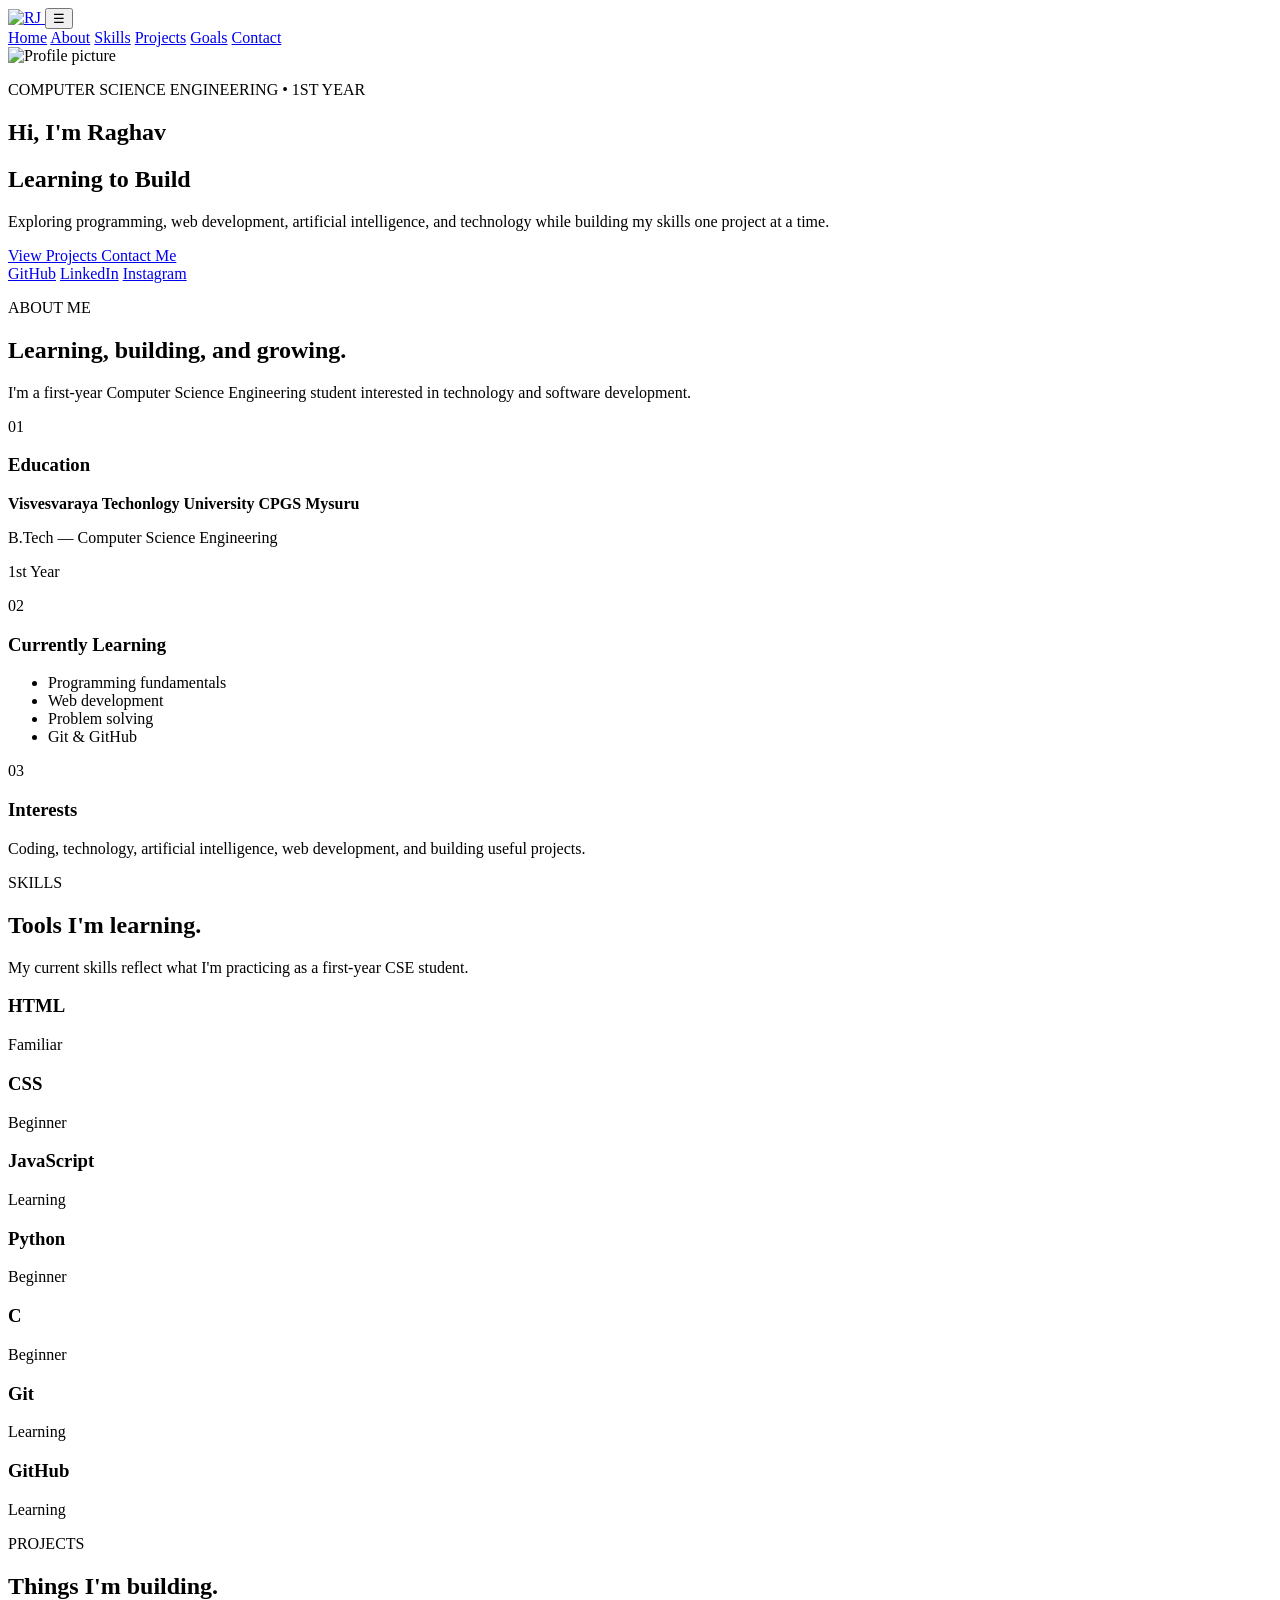
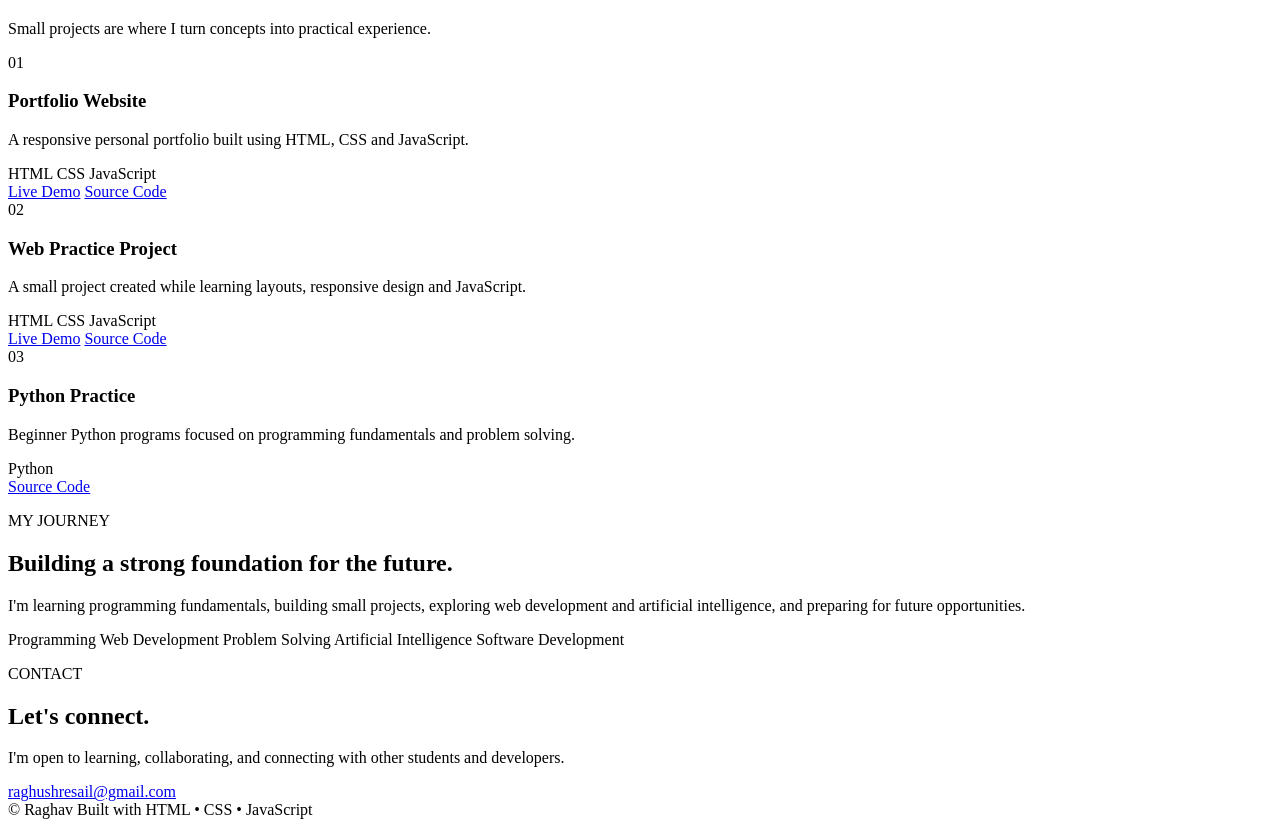
==== index.html @ b30d14e8 "Rename pythonprojects/websiterag/website/index.html to index.html" ====
<!DOCTYPE html>
<html lang="en">
<head>
  <meta charset="UTF-8">
  <meta name="viewport" content="width=device-width, initial-scale=1.0">

  <title>Raghav | Intraction</title>

  <link rel="preconnect" href="https://fonts.googleapis.com">
  <link rel="preconnect" href="https://fonts.gstatic.com" crossorigin>
  <link href="https://fonts.googleapis.com/css2?family=Inter:wght@400;500;600;700&family=Poppins:wght@500;600;700;800&display=swap" rel="stylesheet">

  <link rel="stylesheet" href="style.css">
</head>

<body>

  <!-- NAVBAR -->
  <header class="navbar" id="navbar">
    <div class="container nav-inner">

      <a href="#home" class="logo">
        <img src="logo/rj - logo.jpeg" alt="RJ">
      </a>

      <button class="menu-toggle" id="menuToggle">
        ☰
      </button>

      <nav class="nav-links" id="navLinks">
        <a href="#home">Home</a>
        <a href="#about">About</a>
        <a href="#skills">Skills</a>
        <a href="#projects">Projects</a>
        <a href="#goals">Goals</a>
        <a href="#contact">Contact</a>
      </nav>

    </div>
  </header>


  <!-- HERO -->
  <section class="hero section" id="home">

    <div class="grid-background"></div>

    <div class="container hero-content reveal">

      <div class="avatar-wrapper">
        <div class="avatar-ring">
          <img
            src="images/rj - profile.jpeg"
            alt="Profile picture"
            class="avatar"
          >
        </div>
      </div>

      <p class="eyebrow">
        COMPUTER SCIENCE ENGINEERING • 1ST YEAR
      </p>

      <h1>
        Hi, I'm
        <span class="gradient-text">Raghav</span>
      </h1>

      <h2 class="hero-role">
        Learning to Build<span class="cursor"></span>
      </h2>

      <p class="hero-description">
        Exploring programming, web development, artificial intelligence,
        and technology while building my skills one project at a time.
      </p>

      <div class="hero-buttons">
        <a href="#projects" class="btn primary-btn">
          View Projects
        </a>

        <a href="#contact" class="btn secondary-btn">
          Contact Me
        </a>
      </div>

      <div class="social-links">
        <a href="#">GitHub</a>
        <a href="https://www.linkedin.com/authwall?trk=bf&trkInfo=AQGQO2xg2eq3ogAAAaDZ100o5S9zPjF23bTAy9vHwkFX7H4eDE7QI_kPTs26tPcHpKGXEWUHt_REmP-teiqjJE1jV-PCf-a5LHREA0McMd7KojZAn0gkU2VzjAamWdY7Ss4bixs=&original_referer=&sessionRedirect=https%3A%2F%2Fwww.linkedin.com%2Fin%2FRaghavjivani99" "target="_blank"">LinkedIn</a>
        <a href="#">Instagram</a>
      </div>

    </div>

  </section>


  <!-- ABOUT -->
  <section class="section" id="about">

    <div class="container">

      <div class="section-heading reveal">

        <p class="section-label">
          ABOUT ME
        </p>

        <h2>
          Learning, building, and
          <span class="gradient-text">growing.</span>
        </h2>

        <p>
          I'm a first-year Computer Science Engineering student
          interested in technology and software development.
        </p>

      </div>


      <div class="cards three-columns">

        <article class="card reveal">

          <span class="number">
            01
          </span>

          <h3>
            Education
          </h3>

          <p>
            <strong>Visvesvaraya Techonlogy University CPGS Mysuru</strong>
          </p>

          <p>
            B.Tech — Computer Science Engineering
          </p> 

          <p class="muted">
            1st Year
          </p>

        </article>


        <article class="card reveal">

          <span class="number">
            02
          </span>

          <h3>
            Currently Learning
          </h3>

          <ul>
            <li>Programming fundamentals</li>
            <li>Web development</li>
            <li>Problem solving</li>
            <li>Git & GitHub</li>
          </ul>

        </article>


        <article class="card reveal">

          <span class="number">
            03
          </span>

          <h3>
            Interests
          </h3>

          <p>
            Coding, technology, artificial intelligence,
            web development, and building useful projects.
          </p>

        </article>

      </div>

    </div>

  </section>


  <!-- SKILLS -->
  <section class="section alternate" id="skills">

    <div class="container">

      <div class="section-heading reveal">

        <p class="section-label">
          SKILLS
        </p>

        <h2>
          Tools I'm
          <span class="gradient-text">learning.</span>
        </h2>

        <p>
          My current skills reflect what I'm practicing
          as a first-year CSE student.
        </p>

      </div>


      <div class="skills-grid">

        <div class="skill card reveal">
          <div>
            <h3>HTML</h3>
            <p>Familiar</p>
          </div>
          <span class="dot"></span>
        </div>

        <div class="skill card reveal">
          <div>
            <h3>CSS</h3>
            <p>Beginner</p>
          </div>
          <span class="dot"></span>
        </div>

        <div class="skill card reveal">
          <div>
            <h3>JavaScript</h3>
            <p>Learning</p>
          </div>
          <span class="dot"></span>
        </div>

        <div class="skill card reveal">
          <div>
            <h3>Python</h3>
            <p>Beginner</p>
          </div>
          <span class="dot"></span>
        </div>

        <div class="skill card reveal">
          <div>
            <h3>C</h3>
            <p>Beginner</p>
          </div>
          <span class="dot"></span>
        </div>

        <div class="skill card reveal">
          <div>
            <h3>Git</h3>
            <p>Learning</p>
          </div>
          <span class="dot"></span>
        </div>

        <div class="skill card reveal">
          <div>
            <h3>GitHub</h3>
            <p>Learning</p>
          </div>
          <span class="dot"></span>
        </div>

      </div>

    </div>

  </section>


  <!-- PROJECTS -->
  <section class="section" id="projects">

    <div class="container">

      <div class="section-heading reveal">

        <p class="section-label">
          PROJECTS
        </p>

        <h2>
          Things I'm
          <span class="gradient-text">building.</span>
        </h2>

        <p>
          Small projects are where I turn concepts
          into practical experience.
        </p>

      </div>


      <div class="cards three-columns">

        <article class="project card reveal">

          <span class="number">
            01
          </span>

          <h3>
            Portfolio Website
          </h3>

          <p>
            A responsive personal portfolio built
            using HTML, CSS and JavaScript.
          </p>

          <div class="tags">
            <span>HTML</span>
            <span>CSS</span>
            <span>JavaScript</span>
          </div>

          <div class="project-links">
            <a href="#">Live Demo</a>
            <a href="#">Source Code</a>
          </div>

        </article>


        <article class="project card reveal">

          <span class="number">
            02
          </span>

          <h3>
            Web Practice Project
          </h3>

          <p>
            A small project created while learning
            layouts, responsive design and JavaScript.
          </p>

          <div class="tags">
            <span>HTML</span>
            <span>CSS</span>
            <span>JavaScript</span>
          </div>

          <div class="project-links">
            <a href="#">Live Demo</a>
            <a href="#">Source Code</a>
          </div>

        </article>


        <article class="project card reveal">

          <span class="number">
            03
          </span>

          <h3>
            Python Practice
          </h3>

          <p>
            Beginner Python programs focused on
            programming fundamentals and problem solving.
          </p>

          <div class="tags">
            <span>Python</span>
          </div>

          <div class="project-links">
            <a href="#">Source Code</a>
          </div>

        </article>

      </div>

    </div>

  </section>


  <!-- GOALS -->
  <section class="section alternate" id="goals">

    <div class="container">

      <div class="goal-box reveal">

        <p class="section-label">
          MY JOURNEY
        </p>

        <h2>
          Building a strong foundation
          for the <span class="gradient-text">future.</span>
        </h2>

        <p>
          I'm learning programming fundamentals,
          building small projects, exploring web
          development and artificial intelligence,
          and preparing for future opportunities.
        </p>


        <div class="goal-tags">

          <span>Programming</span>
          <span>Web Development</span>
          <span>Problem Solving</span>
          <span>Artificial Intelligence</span>
          <span>Software Development</span>

        </div>

      </div>

    </div>

  </section>


  <!-- CONTACT -->
  <section class="section contact" id="contact">

    <div class="container contact-box reveal">

      <p class="section-label">
        CONTACT
      </p>

      <h2>
        Let's
        <span class="gradient-text">connect.</span>
      </h2>

      <p>
        I'm open to learning, collaborating,
        and connecting with other students and developers.
      </p>

      <a
        href="mailto:raghushresail@gmail.com"
        class="btn primary-btn"
      >
        raghushresail@gmail.com
      </a>

    </div>

  </section>


  <!-- FOOTER -->
  <footer>

    <div class="container footer-content">

      <span>
        © <span id="year"></span> Raghav
      </span>

      <span>
        Built with HTML • CSS • JavaScript
      </span>

    </div>

  </footer>


  <script src="script.js"></script>

</body>
</html>
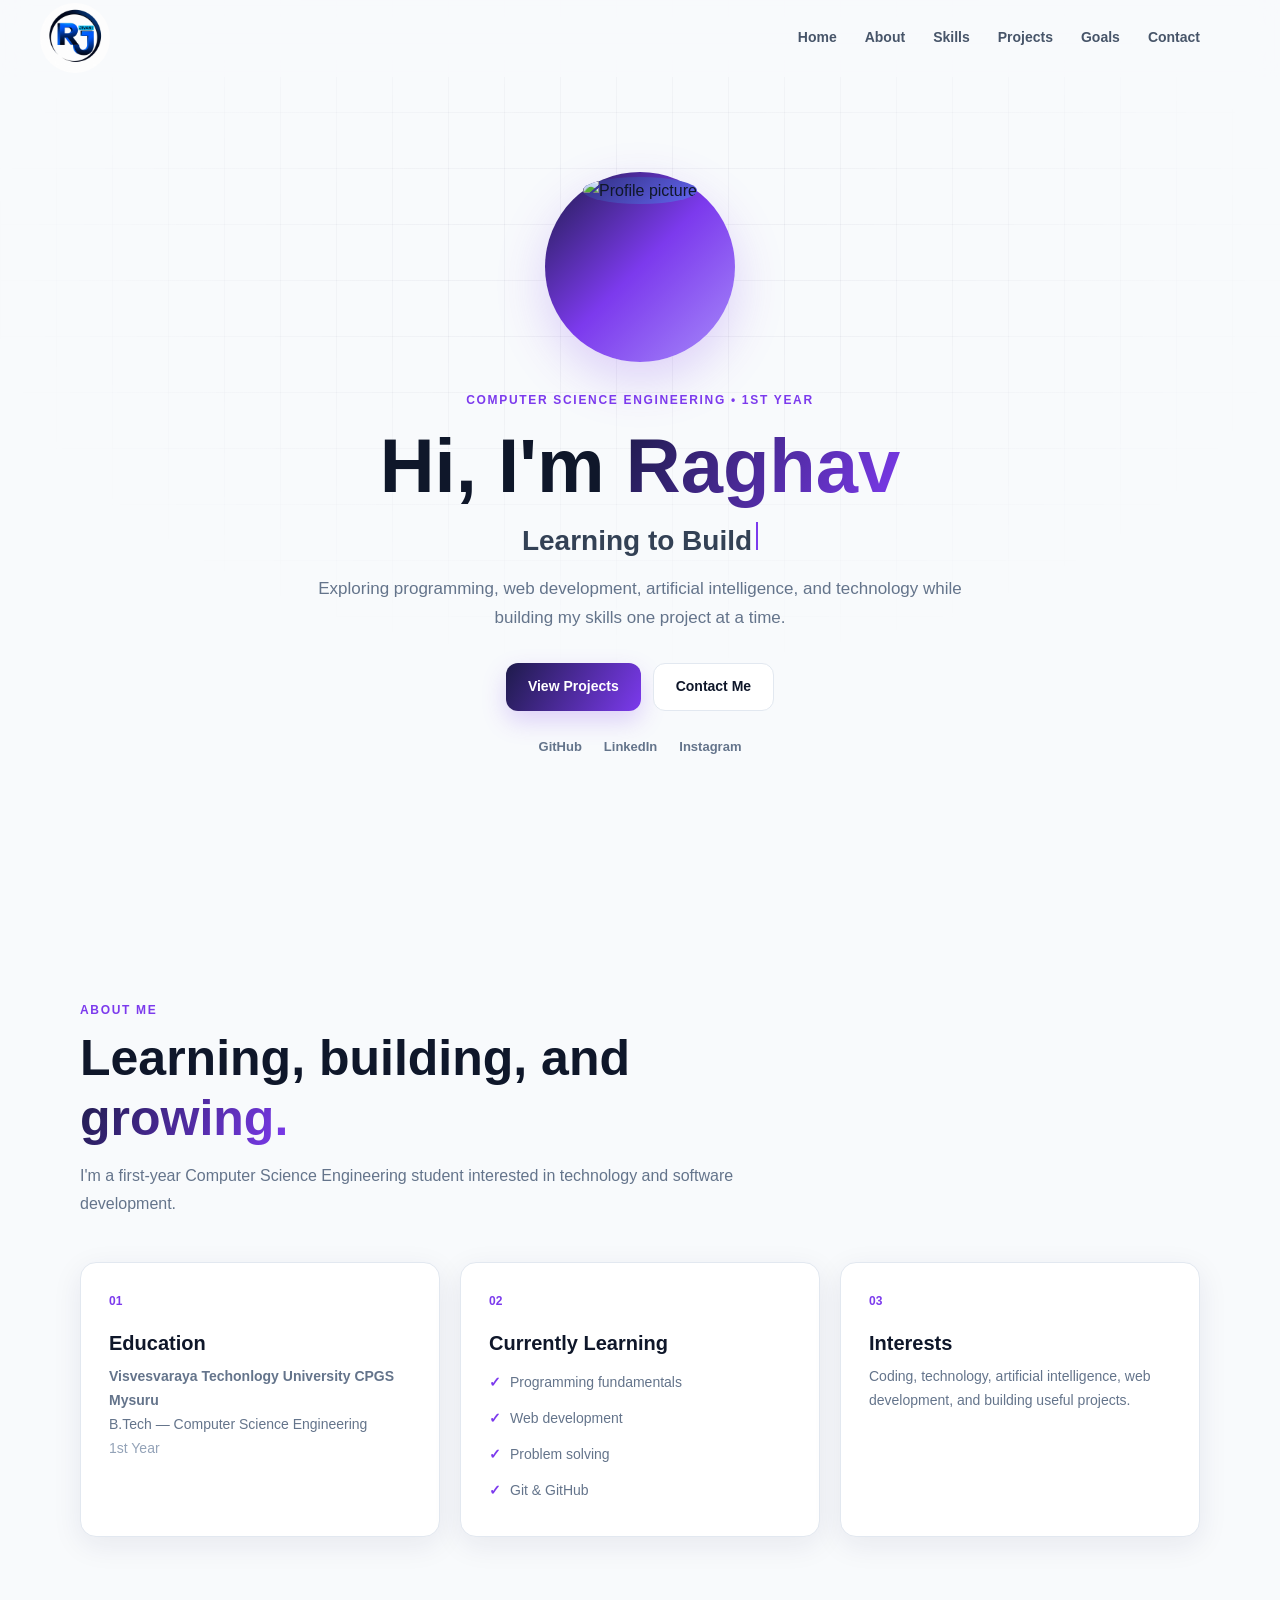
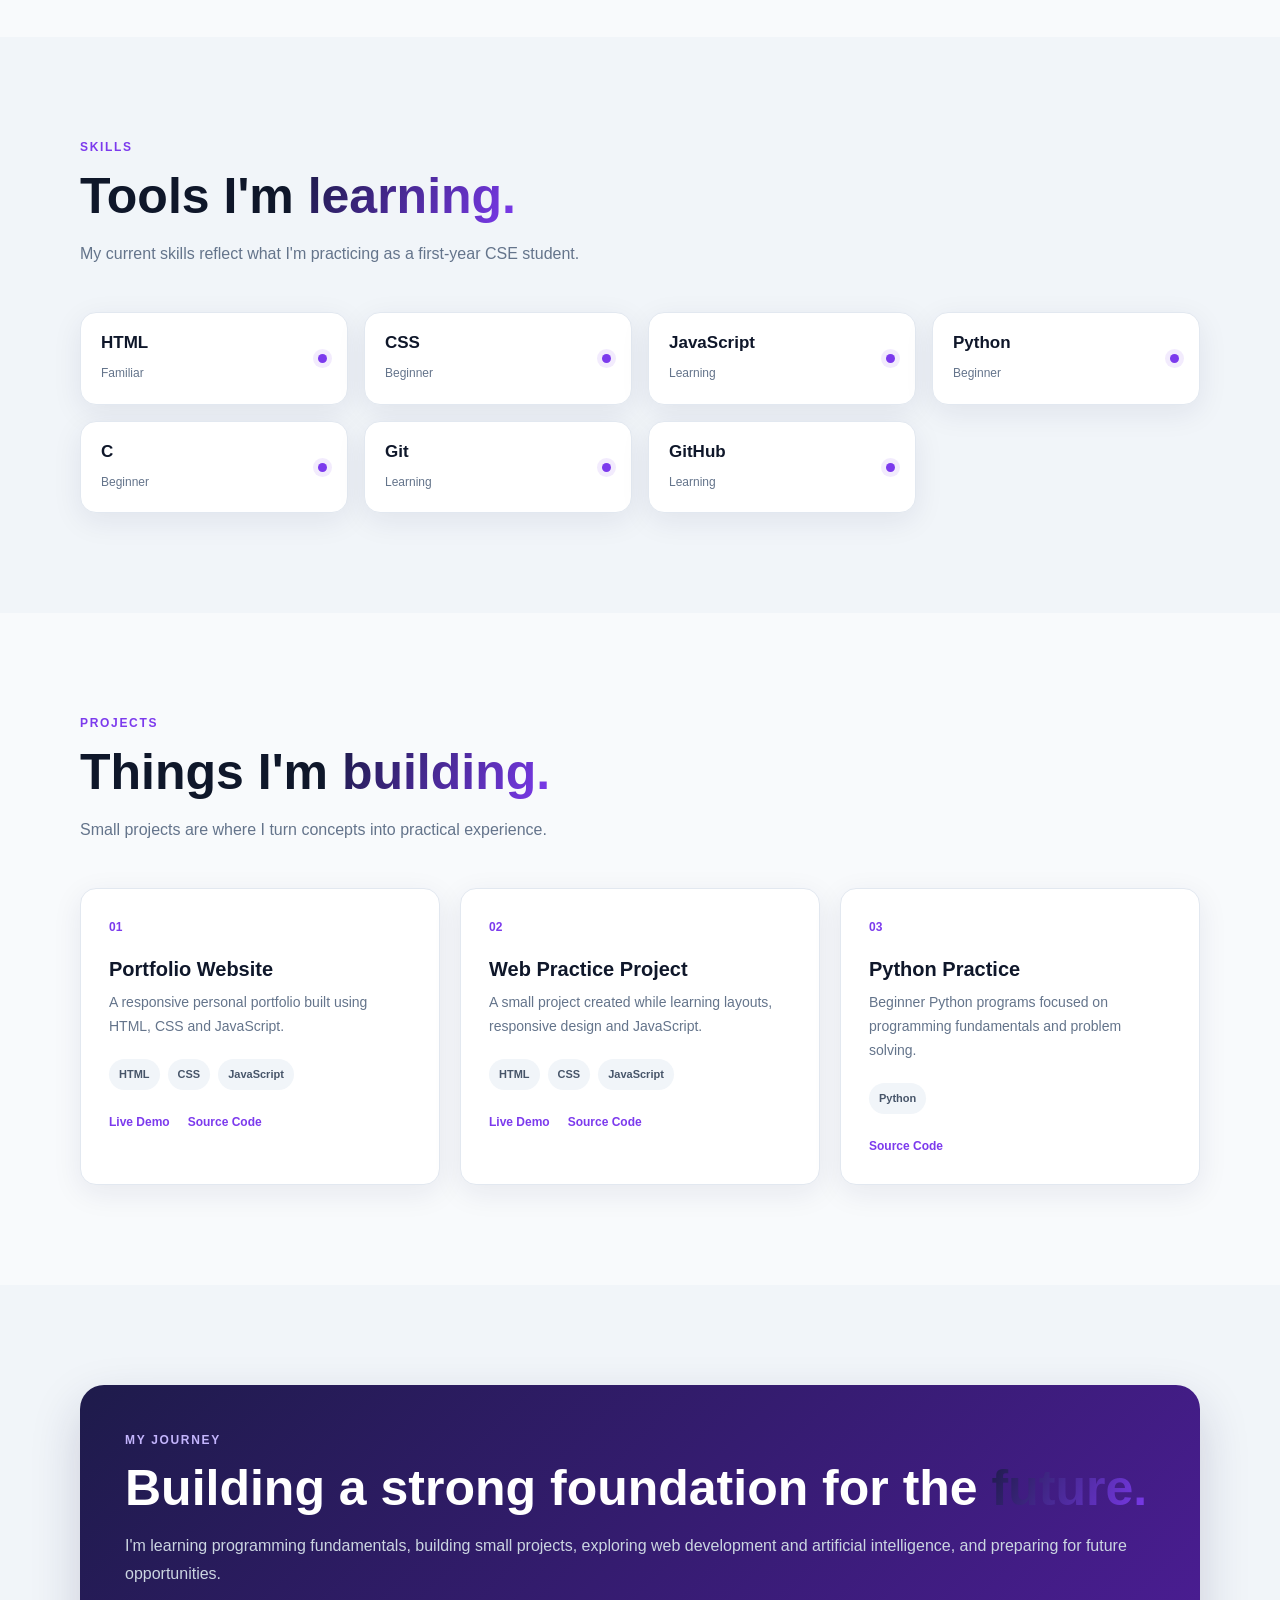
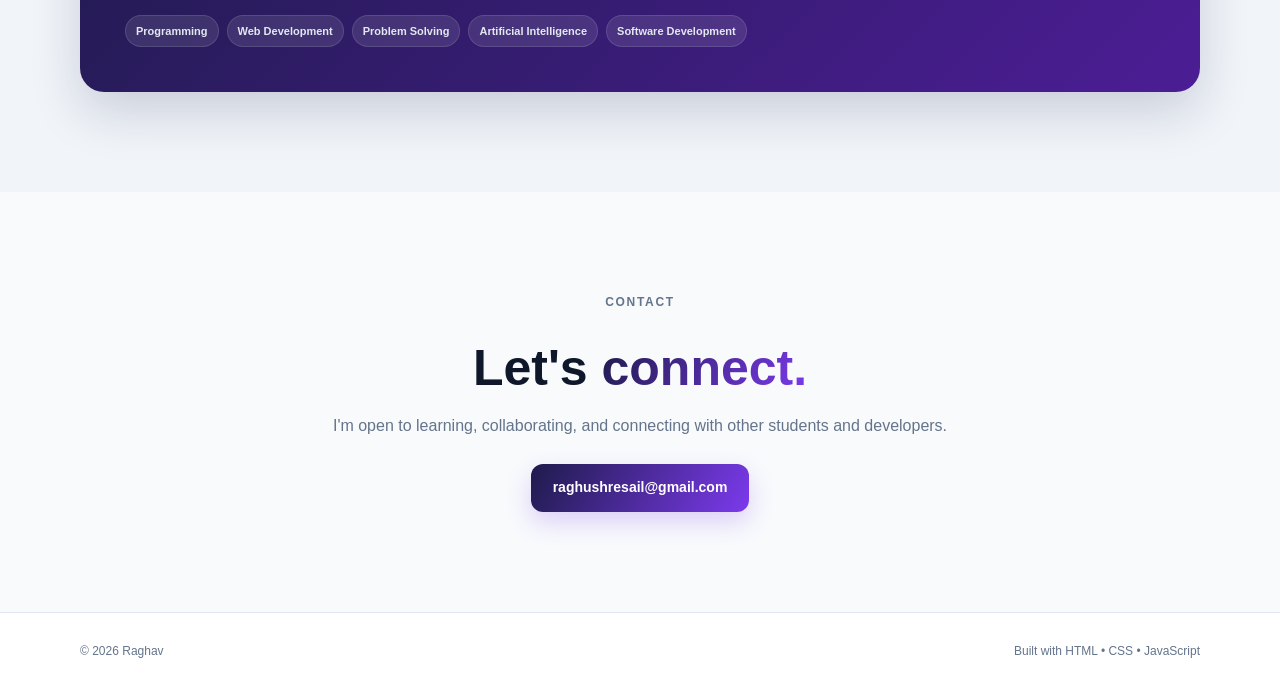
==== commit 37eae3fc: "Update index.html" ====
--- a/index.html
+++ b/index.html
@@ -20,7 +20,7 @@
     <div class="container nav-inner">
 
       <a href="#home" class="logo">
-        <img src="logo/rj - logo.jpeg" alt="RJ">
+        <img src="rj - logo.jpeg" alt="RJ">
       </a>
 
       <button class="menu-toggle" id="menuToggle">
--- a/style.css
+++ b/style.css
@@ -0,0 +1,792 @@
+* {
+  margin: 0;
+  padding: 0;
+  box-sizing: border-box;
+}
+
+:root {
+  --background: #f8fafc;
+  --surface: #ffffff;
+  --text: #0f172a;
+  --muted: #64748b;
+
+  --primary: #1e1b4b;
+  --accent: #7c3aed;
+
+  --border: #e2e8f0;
+
+  --gradient:
+    linear-gradient(
+      120deg,
+      #1e1b4b,
+      #7c3aed
+    );
+
+  --shadow:
+    0 8px 30px rgba(30, 27, 75, 0.08);
+}
+
+html {
+  scroll-behavior: smooth;
+  scroll-padding-top: 80px;
+}
+
+body {
+  font-family: "Inter", sans-serif;
+  background: var(--background);
+  color: var(--text);
+  line-height: 1.7;
+  overflow-x: hidden;
+}
+
+h1,
+h2,
+h3 {
+  font-family: "Poppins", sans-serif;
+  line-height: 1.2;
+}
+
+a {
+  text-decoration: none;
+  color: inherit;
+}
+
+.container {
+  width: min(1120px, calc(100% - 40px));
+  margin: auto;
+}
+
+.section {
+  padding: 100px 0;
+}
+
+.alternate {
+  background: #f1f5f9;
+}
+
+
+/* NAVBAR */
+
+.navbar {
+  position: fixed;
+  top: 0;
+  left: 0;
+
+  width: 100%;
+
+  z-index: 1000;
+
+  background:
+    rgba(248, 250, 252, 0.85);
+
+  backdrop-filter: blur(14px);
+
+  border-bottom:
+    1px solid transparent;
+
+  transition: 0.25s;
+}
+
+.navbar.scrolled {
+  border-color: var(--border);
+
+  box-shadow:
+    0 5px 20px
+    rgba(15, 23, 42, 0.06);
+}
+
+.nav-inner {
+  height: 76px;
+
+  display: flex;
+
+  align-items: center;
+
+  justify-content: space-between;
+}
+
+.logo {
+  display: flex;
+  align-items: center;
+  margin-left: -40px;
+}
+
+.logo img {
+      width: 70px;
+      height: 70px;
+      object-fit: contain;
+      border-radius: 50%;
+      display: block;
+}
+
+.nav-links {
+  display: flex;
+  gap: 28px;
+}
+
+.nav-links a {
+  color: #475569;
+
+  font-size: 14px;
+
+  font-weight: 600;
+
+  transition: 0.2s;
+}
+
+.nav-links a:hover {
+  color: var(--accent);
+}
+
+.menu-toggle {
+  display: none;
+
+  border: none;
+
+  background: transparent;
+
+  font-size: 28px;
+
+  cursor: pointer;
+}
+
+
+/* HERO */
+
+.hero {
+  min-height: 100vh;
+
+  display: flex;
+
+  align-items: center;
+
+  text-align: center;
+
+  position: relative;
+
+  overflow: hidden;
+
+  padding-top: 130px;
+}
+
+.grid-background {
+  position: absolute;
+
+  inset: 0;
+
+  background-image:
+    linear-gradient(
+      to right,
+      rgba(30,27,75,0.045) 1px,
+      transparent 1px
+    ),
+    linear-gradient(
+      to bottom,
+      rgba(30,27,75,0.045) 1px,
+      transparent 1px
+    );
+
+  background-size: 56px 56px;
+
+  mask-image:
+    radial-gradient(
+      ellipse 70% 60% at 50% 30%,
+      black 20%,
+      transparent 75%
+    );
+}
+
+.hero-content {
+  position: relative;
+  z-index: 1;
+
+  max-width: 800px;
+}
+
+.avatar-wrapper {
+  
+  display: flex;
+
+  justify-content: center;
+
+  margin-bottom: 28px;
+}
+
+.avatar-ring {
+  width: 190px;
+  height: 190px;
+
+  padding: 5px;
+
+  border-radius: 50%;
+
+  background:
+    linear-gradient(
+      135deg,
+      #1e1b4b,
+      #7c3aed,
+      #a78bfa
+    );
+
+  box-shadow:
+    0 18px 50px
+    rgba(124, 58, 237, 0.22);
+}
+
+.avatar {
+  width: 100%;
+  height: 100%;
+
+  border-radius: 50%;
+
+  object-fit: cover;
+  object-position: center 15%;
+
+  background:
+    linear-gradient(
+      145deg,
+      #312e81,
+      #6366f1
+    );
+}
+
+.eyebrow,
+.section-label {
+  color: var(--accent);
+
+  font-size: 12px;
+
+  font-weight: 800;
+
+  letter-spacing: 0.14em;
+}
+
+.hero h1 {
+  font-size:
+    clamp(42px, 7vw, 76px);
+
+  margin: 10px 0;
+}
+
+.gradient-text {
+  background: var(--gradient);
+
+  -webkit-background-clip: text;
+  background-clip: text;
+
+  color: transparent;
+}
+
+.hero-role {
+  font-size:
+    clamp(20px, 3vw, 28px);
+
+  color: #334155;
+}
+
+.cursor {
+  display: inline-block;
+
+  width: 2px;
+
+  height: 1em;
+
+  margin-left: 4px;
+
+  background: var(--accent);
+
+  animation: blink 1s infinite;
+}
+
+@keyframes blink {
+  50% {
+    opacity: 0;
+  }
+}
+
+.hero-description {
+  max-width: 650px;
+
+  margin: 18px auto 30px;
+
+  color: var(--muted);
+
+  font-size: 17px;
+}
+
+.hero-buttons {
+  display: flex;
+
+  justify-content: center;
+
+  gap: 12px;
+
+  flex-wrap: wrap;
+}
+
+.btn {
+  min-height: 48px;
+
+  padding: 0 22px;
+
+  display: inline-flex;
+
+  align-items: center;
+
+  justify-content: center;
+
+  border-radius: 12px;
+
+  font-weight: 700;
+
+  font-size: 14px;
+
+  transition: 0.2s;
+}
+
+.btn:hover {
+  transform: translateY(-2px);
+}
+
+.primary-btn {
+  color: white;
+
+  background: var(--gradient);
+
+  box-shadow:
+    0 10px 25px
+    rgba(124, 58, 237, 0.22);
+}
+
+.secondary-btn {
+  background: white;
+
+  border:
+    1px solid var(--border);
+}
+
+.social-links {
+  margin-top: 25px;
+
+  display: flex;
+
+  justify-content: center;
+
+  gap: 22px;
+}
+
+.social-links a {
+  color: var(--muted);
+
+  font-size: 13px;
+
+  font-weight: 600;
+}
+
+
+/* SECTION */
+
+.section-heading {
+  max-width: 700px;
+
+  margin-bottom: 45px;
+}
+
+.section-heading h2,
+.goal-box h2,
+.contact-box h2 {
+  font-size:
+    clamp(32px, 5vw, 50px);
+
+  margin: 8px 0 14px;
+}
+
+.section-heading > p:last-child,
+.goal-box > p,
+.contact-box > p {
+  color: var(--muted);
+}
+
+
+/* CARDS */
+
+.cards {
+  display: grid;
+
+  gap: 20px;
+}
+
+.three-columns {
+  grid-template-columns:
+    repeat(3, 1fr);
+}
+
+.card {
+  background: var(--surface);
+
+  border:
+    1px solid var(--border);
+
+  border-radius: 16px;
+
+  padding: 28px;
+
+  box-shadow: var(--shadow);
+
+  transition: 0.25s;
+}
+
+.card:hover {
+  transform: translateY(-5px);
+
+  box-shadow:
+    0 16px 40px
+    rgba(30, 27, 75, 0.12);
+}
+
+.number {
+  display: block;
+
+  color: var(--accent);
+
+  font-size: 12px;
+
+  font-weight: 800;
+
+  margin-bottom: 20px;
+}
+
+.card h3 {
+  font-size: 20px;
+
+  margin-bottom: 10px;
+}
+
+.card p {
+  color: var(--muted);
+
+  font-size: 14px;
+}
+
+.muted {
+  color: #94a3b8 !important;
+}
+
+.card ul {
+  list-style: none;
+
+  color: var(--muted);
+
+  font-size: 14px;
+}
+
+.card li {
+  padding: 6px 0;
+}
+
+.card li::before {
+  content: "✓";
+
+  color: var(--accent);
+
+  font-weight: bold;
+
+  margin-right: 9px;
+}
+
+
+/* SKILLS */
+
+.skills-grid {
+  display: grid;
+
+  grid-template-columns:
+    repeat(4, 1fr);
+
+  gap: 16px;
+}
+
+.skill {
+  display: flex;
+
+  align-items: center;
+
+  justify-content: space-between;
+
+  padding: 20px;
+}
+
+.skill h3 {
+  font-size: 17px;
+}
+
+.skill p {
+  color: var(--muted);
+
+  font-size: 12px;
+}
+
+.dot {
+  width: 9px;
+  height: 9px;
+
+  border-radius: 50%;
+
+  background: var(--accent);
+
+  box-shadow:
+    0 0 0 5px
+    rgba(124,58,237,0.1);
+}
+
+
+/* PROJECTS */
+
+.project p {
+  margin-bottom: 20px;
+}
+
+.tags {
+  display: flex;
+
+  flex-wrap: wrap;
+
+  gap: 8px;
+}
+
+.tags span,
+.goal-tags span {
+  padding: 6px 10px;
+
+  border-radius: 999px;
+
+  background: #f1f5f9;
+
+  color: #475569;
+
+  font-size: 11px;
+
+  font-weight: 700;
+}
+
+.project-links {
+  display: flex;
+
+  gap: 18px;
+
+  margin-top: 22px;
+}
+
+.project-links a {
+  color: var(--accent);
+
+  font-size: 12px;
+
+  font-weight: 800;
+}
+
+
+/* GOALS */
+
+.goal-box {
+  padding: 45px;
+
+  border-radius: 24px;
+
+  color: white;
+
+  background:
+    linear-gradient(
+      135deg,
+      #1e1b4b,
+      #4c1d95
+    );
+
+  box-shadow:
+    0 20px 50px
+    rgba(30,27,75,0.18);
+}
+
+.goal-box .section-label {
+  color: #c4b5fd;
+}
+
+.goal-box > p {
+  color: #cbd5e1;
+}
+
+.goal-tags {
+  display: flex;
+
+  flex-wrap: wrap;
+
+  gap: 8px;
+
+  margin-top: 28px;
+}
+
+.goal-tags span {
+  color: #e2e8f0;
+
+  background:
+    rgba(255,255,255,0.1);
+
+  border:
+    1px solid
+    rgba(255,255,255,0.12);
+}
+
+
+/* CONTACT */
+
+.contact {
+  text-align: center;
+}
+
+.contact-box {
+  max-width: 750px;
+}
+
+.contact-box > p {
+  margin-bottom: 25px;
+}
+
+
+/* FOOTER */
+
+footer {
+  padding: 28px 0;
+
+  border-top:
+    1px solid var(--border);
+
+  background: white;
+}
+
+.footer-content {
+  display: flex;
+
+  justify-content: space-between;
+
+  gap: 20px;
+
+  color: var(--muted);
+
+  font-size: 12px;
+}
+
+
+/* ANIMATION */
+
+.reveal {
+  opacity: 0;
+
+  transform: translateY(18px);
+
+  transition:
+    opacity 0.55s ease,
+    transform 0.55s ease;
+}
+
+.reveal.visible {
+  opacity: 1;
+
+  transform: none;
+}
+
+
+/* TABLET */
+
+@media (max-width: 850px) {
+
+  .menu-toggle {
+    display: block;
+  }
+
+  .nav-links {
+    position: absolute;
+
+    top: 76px;
+
+    left: 20px;
+    right: 20px;
+
+    display: none;
+
+    flex-direction: column;
+
+    gap: 0;
+
+    padding: 8px;
+
+    background: white;
+
+    border:
+      1px solid var(--border);
+
+    border-radius: 14px;
+
+    box-shadow: var(--shadow);
+  }
+
+  .nav-links.open {
+    display: flex;
+  }
+
+  .nav-links a {
+    padding: 12px;
+  }
+
+  .three-columns {
+    grid-template-columns: 1fr;
+  }
+
+  .skills-grid {
+    grid-template-columns:
+      repeat(2, 1fr);
+  }
+}
+
+
+/* MOBILE */
+
+@media (max-width: 560px) {
+
+  .container {
+    width:
+      calc(100% - 28px);
+  }
+
+  .section {
+    padding: 75px 0;
+  }
+
+  .hero {
+    padding-top: 110px;
+  }
+
+  .avatar-ring {
+    width: 150px;
+    height: 150px;
+  }
+
+  .hero h1 {
+    font-size: 42px;
+  }
+
+  .hero-description {
+    font-size: 15px;
+  }
+
+  .skills-grid {
+    grid-template-columns: 1fr;
+  }
+
+  .goal-box {
+    padding: 28px 22px;
+  }
+
+  .footer-content {
+    flex-direction: column;
+  }
+}
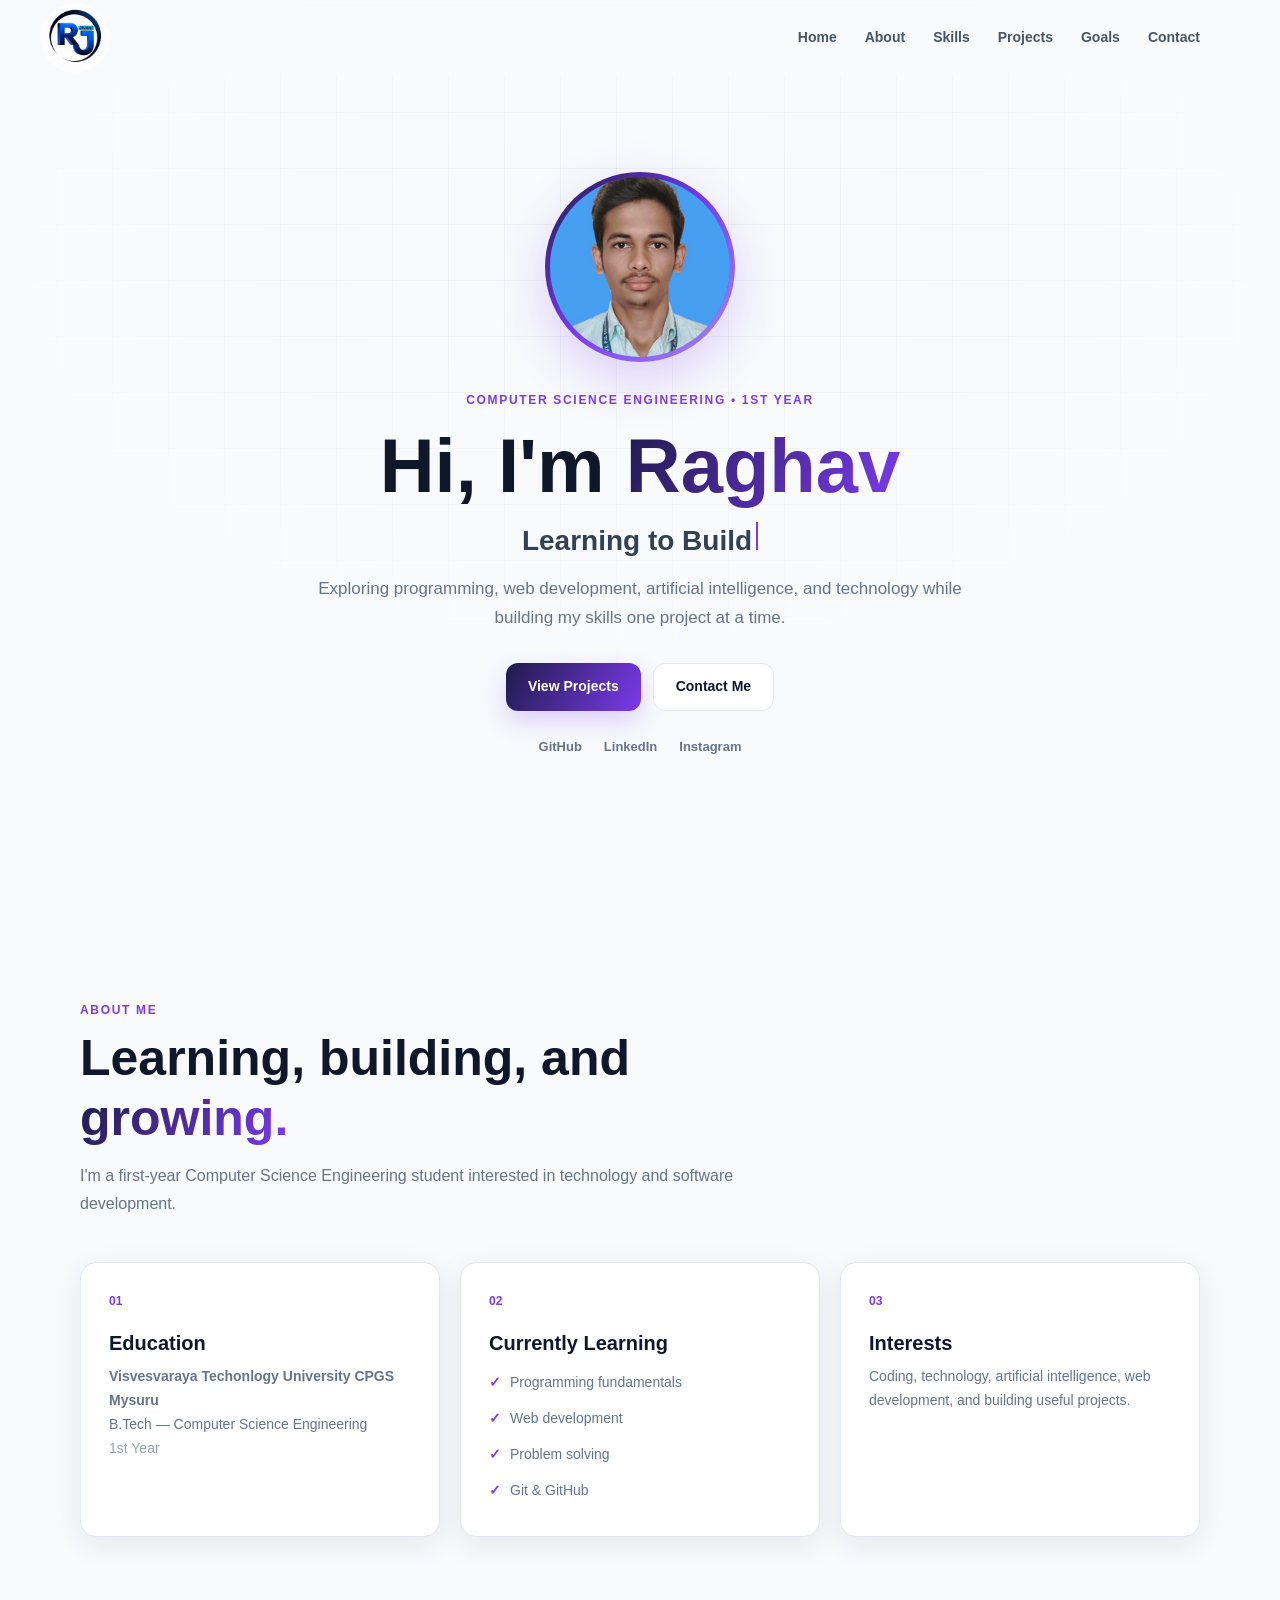
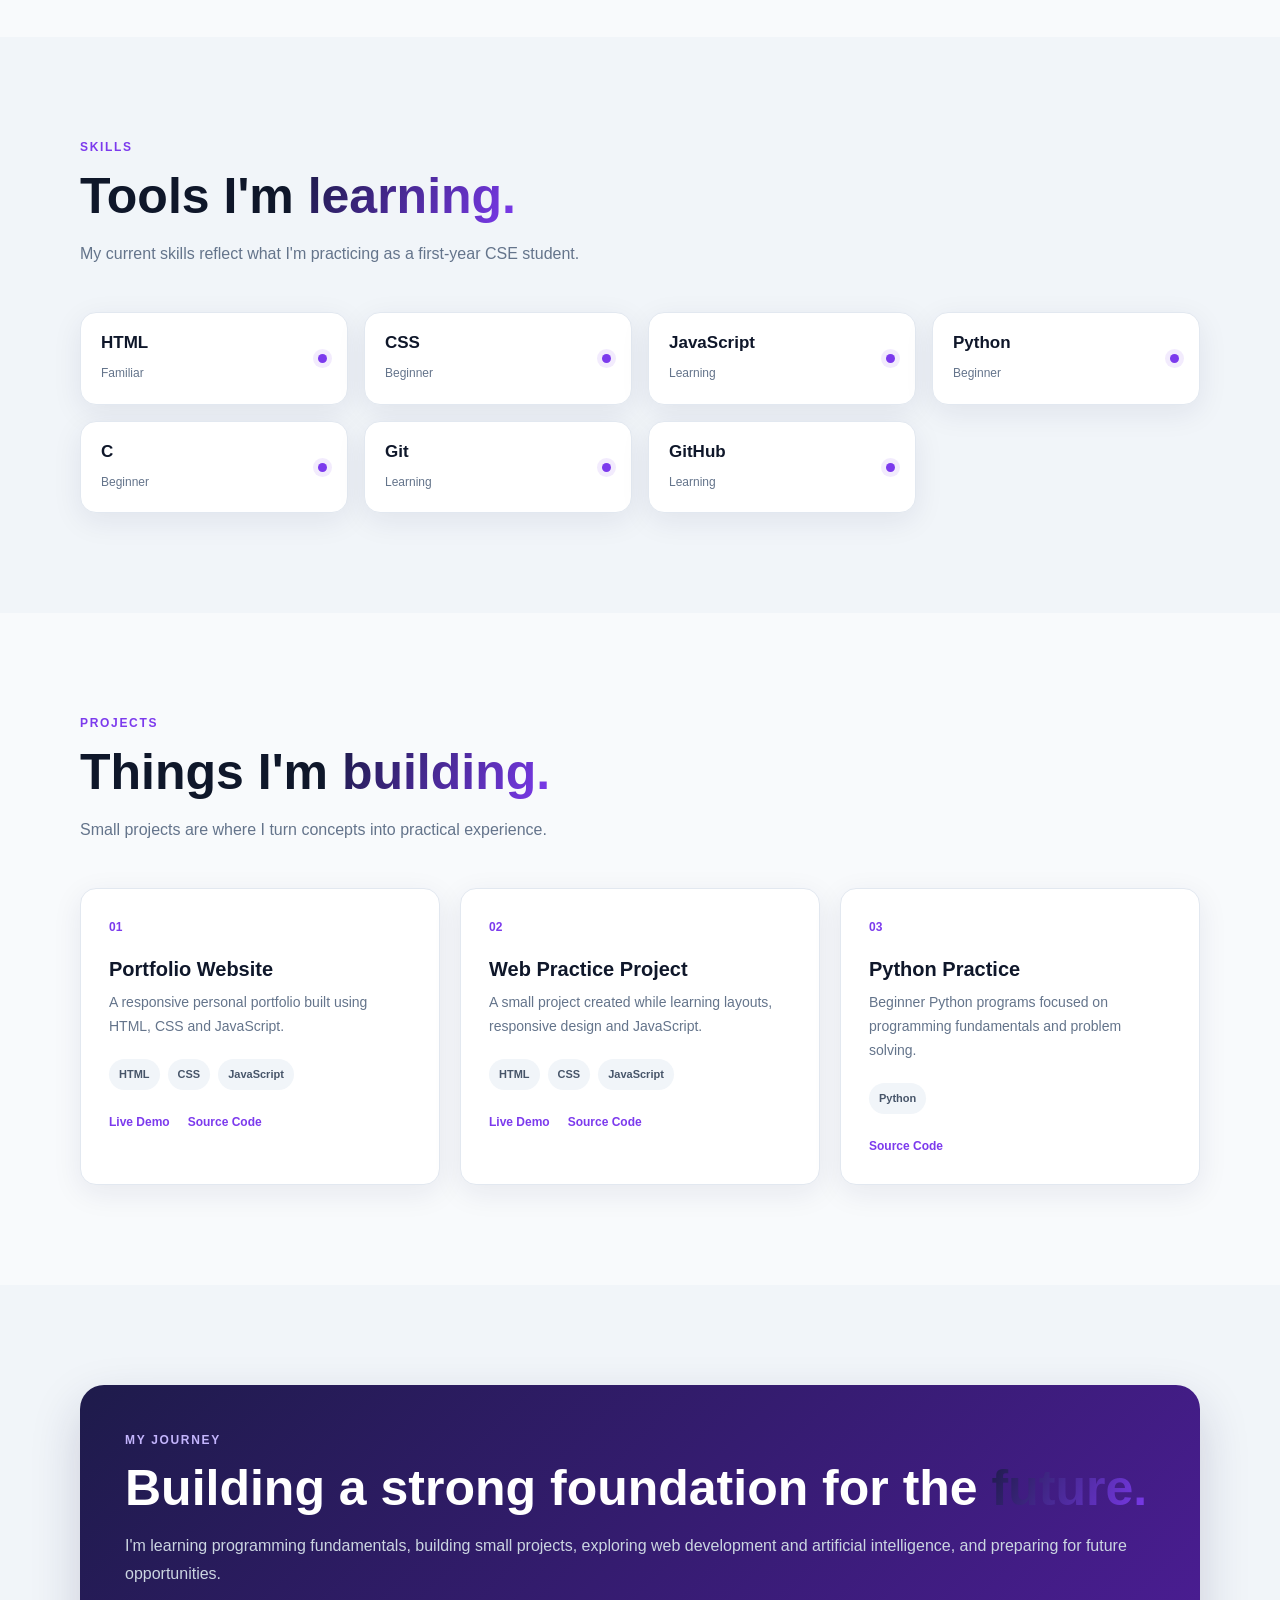
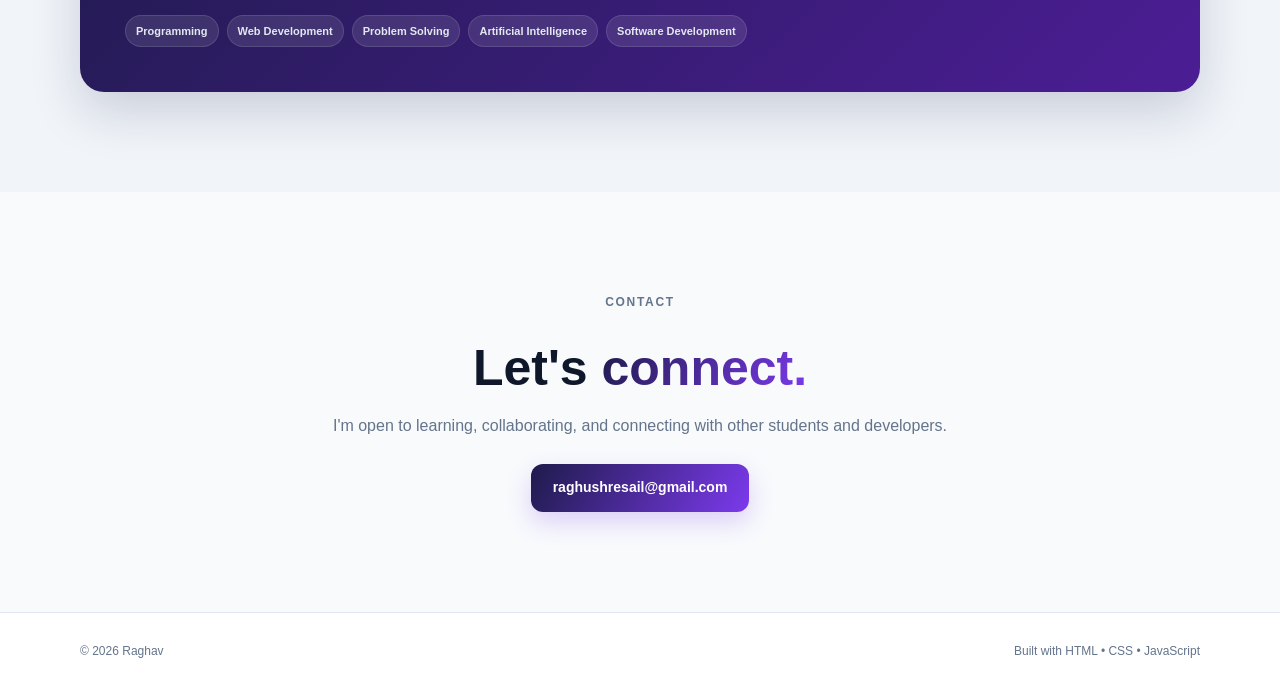
==== commit 5c1a7864: "Update index.html" ====
--- a/index.html
+++ b/index.html
@@ -50,7 +50,7 @@
       <div class="avatar-wrapper">
         <div class="avatar-ring">
           <img
-            src="images/rj - profile.jpeg"
+            src="rj - profile.jpeg"
             alt="Profile picture"
             class="avatar"
           >
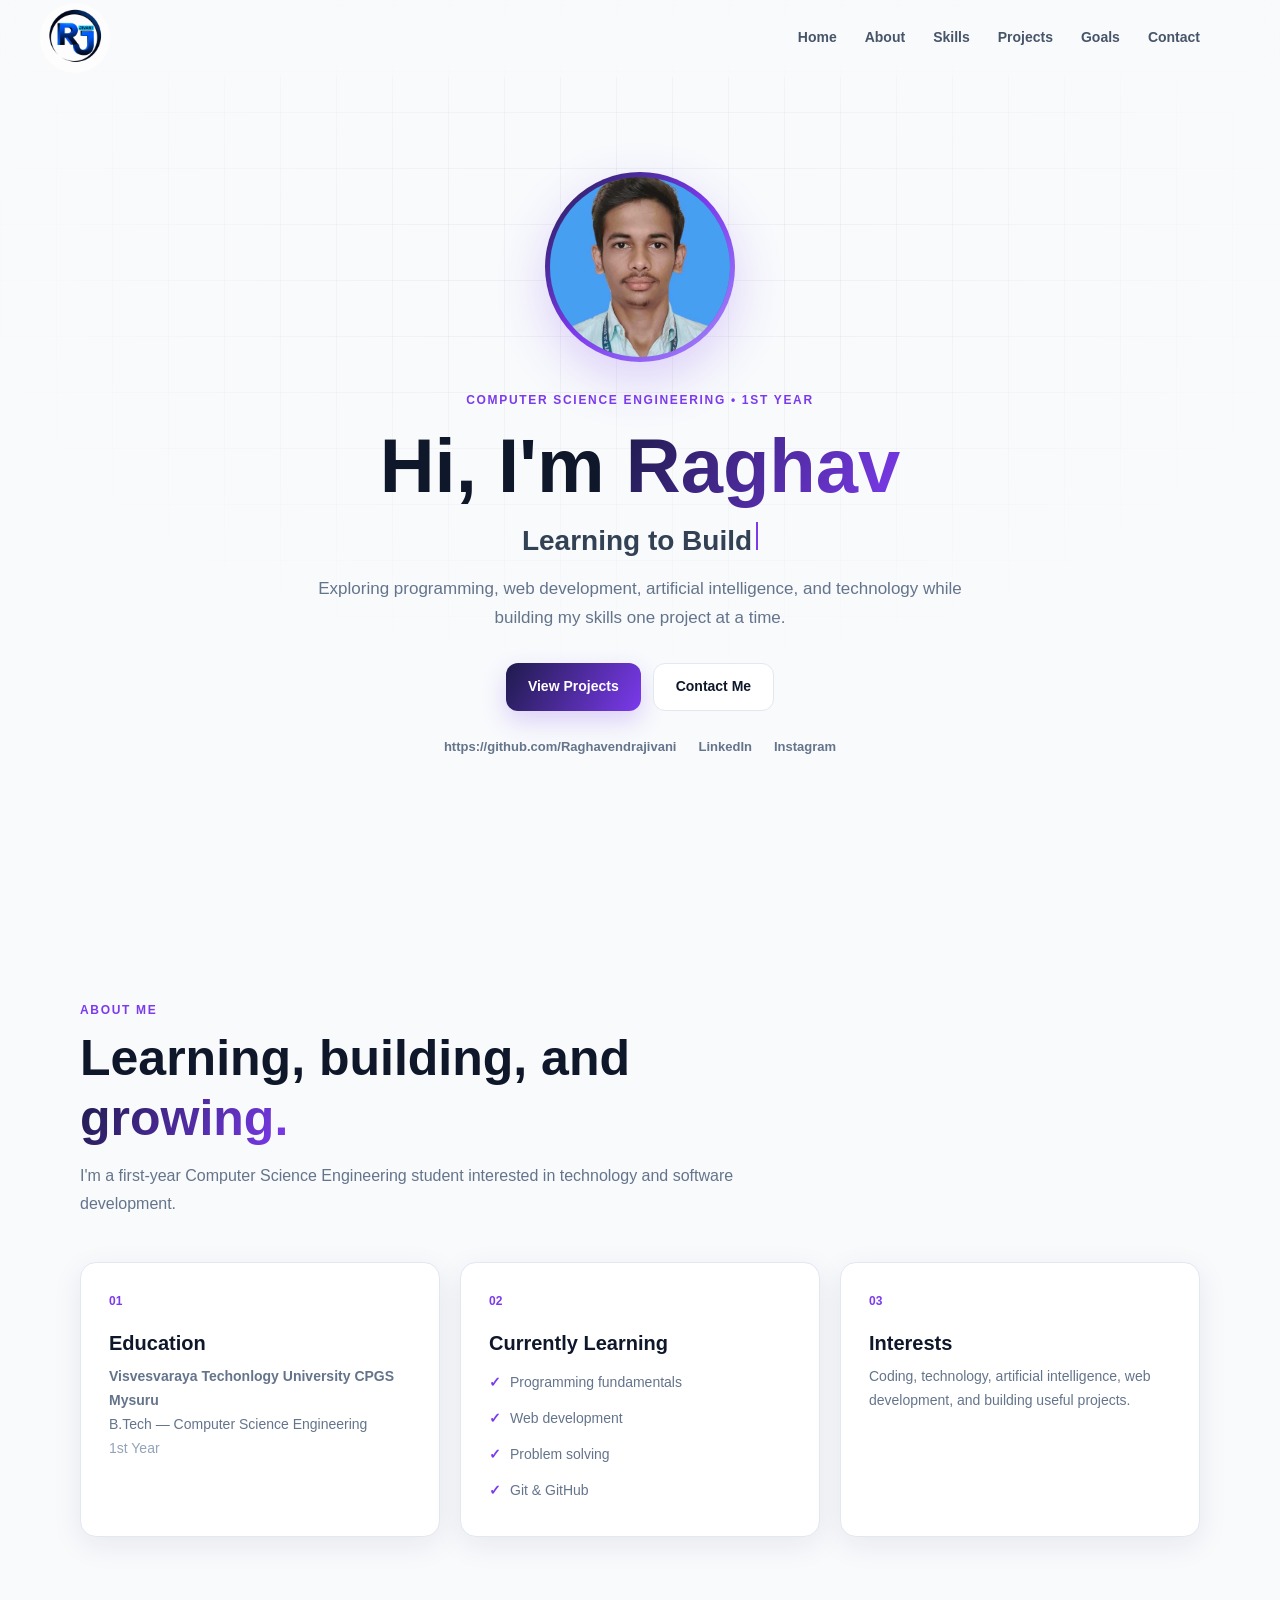
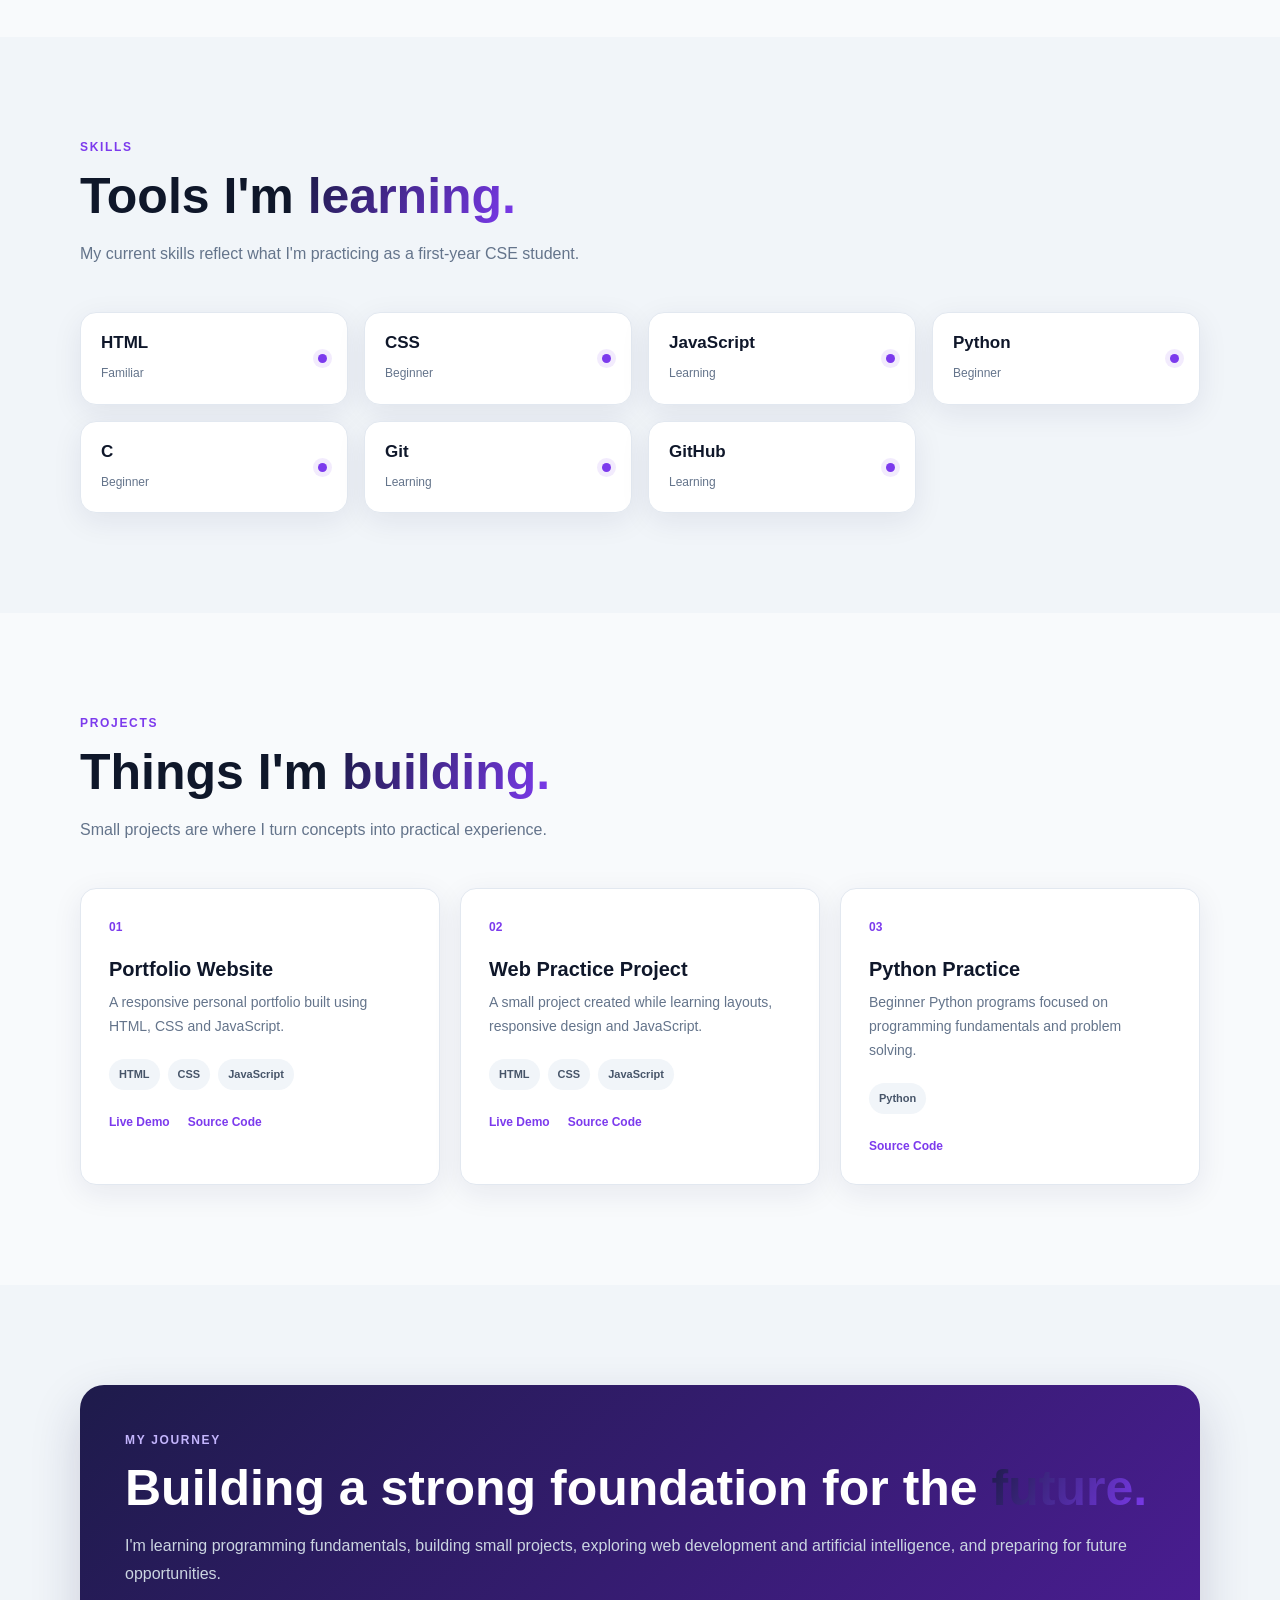
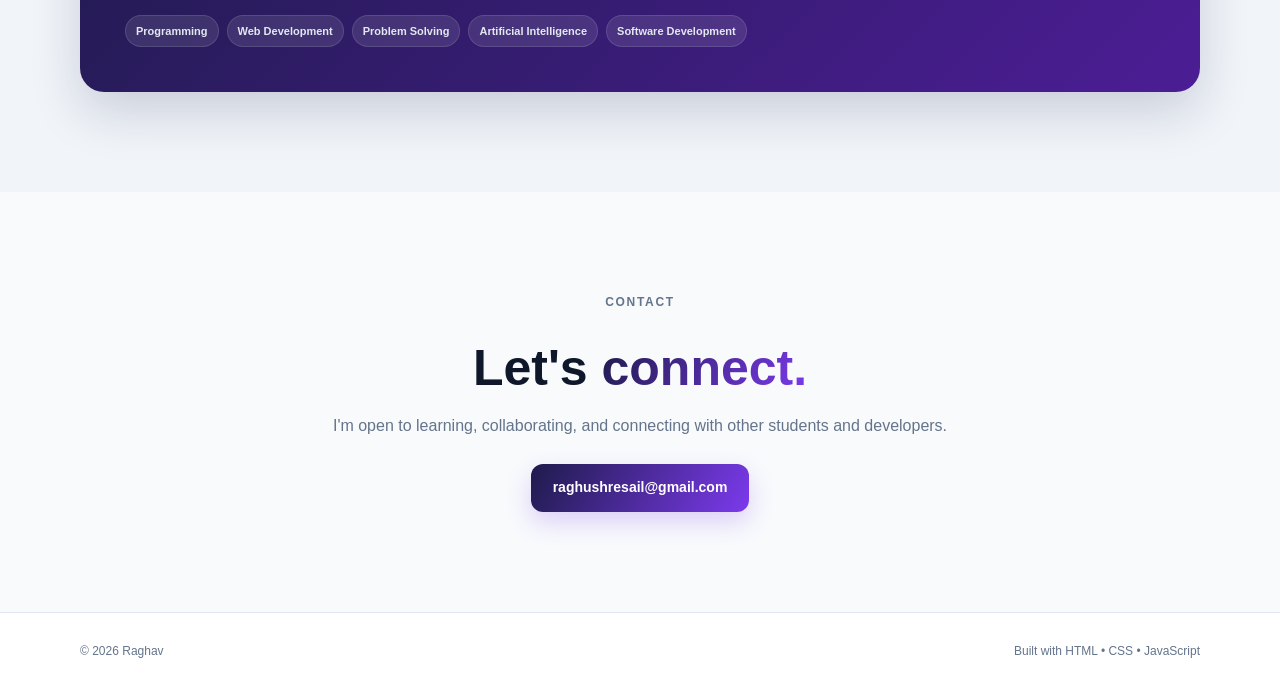
==== commit 6857c2aa: "Update index.html" ====
--- a/index.html
+++ b/index.html
@@ -86,7 +86,7 @@
       </div>
 
       <div class="social-links">
-        <a href="#">GitHub</a>
+        <a href="#">https://github.com/Raghavendrajivani</a>
         <a href="https://www.linkedin.com/authwall?trk=bf&trkInfo=AQGQO2xg2eq3ogAAAaDZ100o5S9zPjF23bTAy9vHwkFX7H4eDE7QI_kPTs26tPcHpKGXEWUHt_REmP-teiqjJE1jV-PCf-a5LHREA0McMd7KojZAn0gkU2VzjAamWdY7Ss4bixs=&original_referer=&sessionRedirect=https%3A%2F%2Fwww.linkedin.com%2Fin%2FRaghavjivani99" "target="_blank"">LinkedIn</a>
         <a href="#">Instagram</a>
       </div>
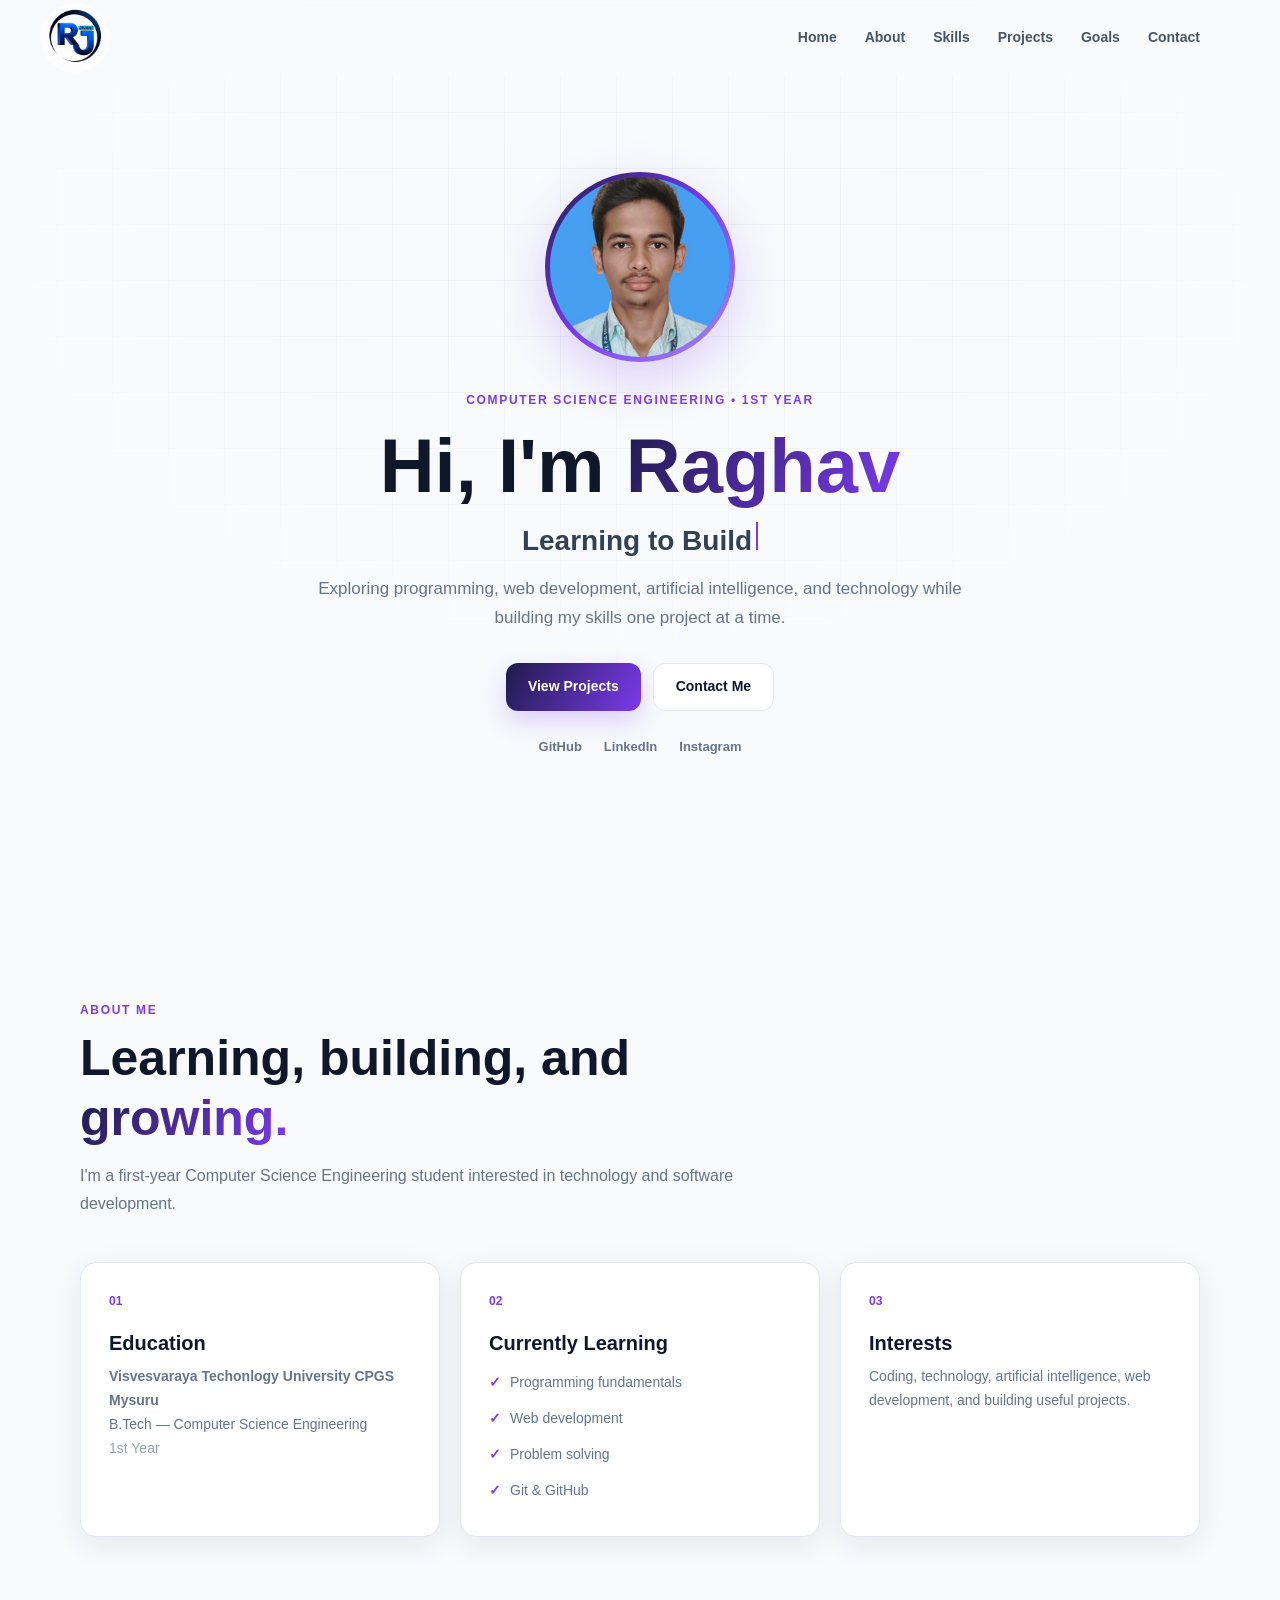
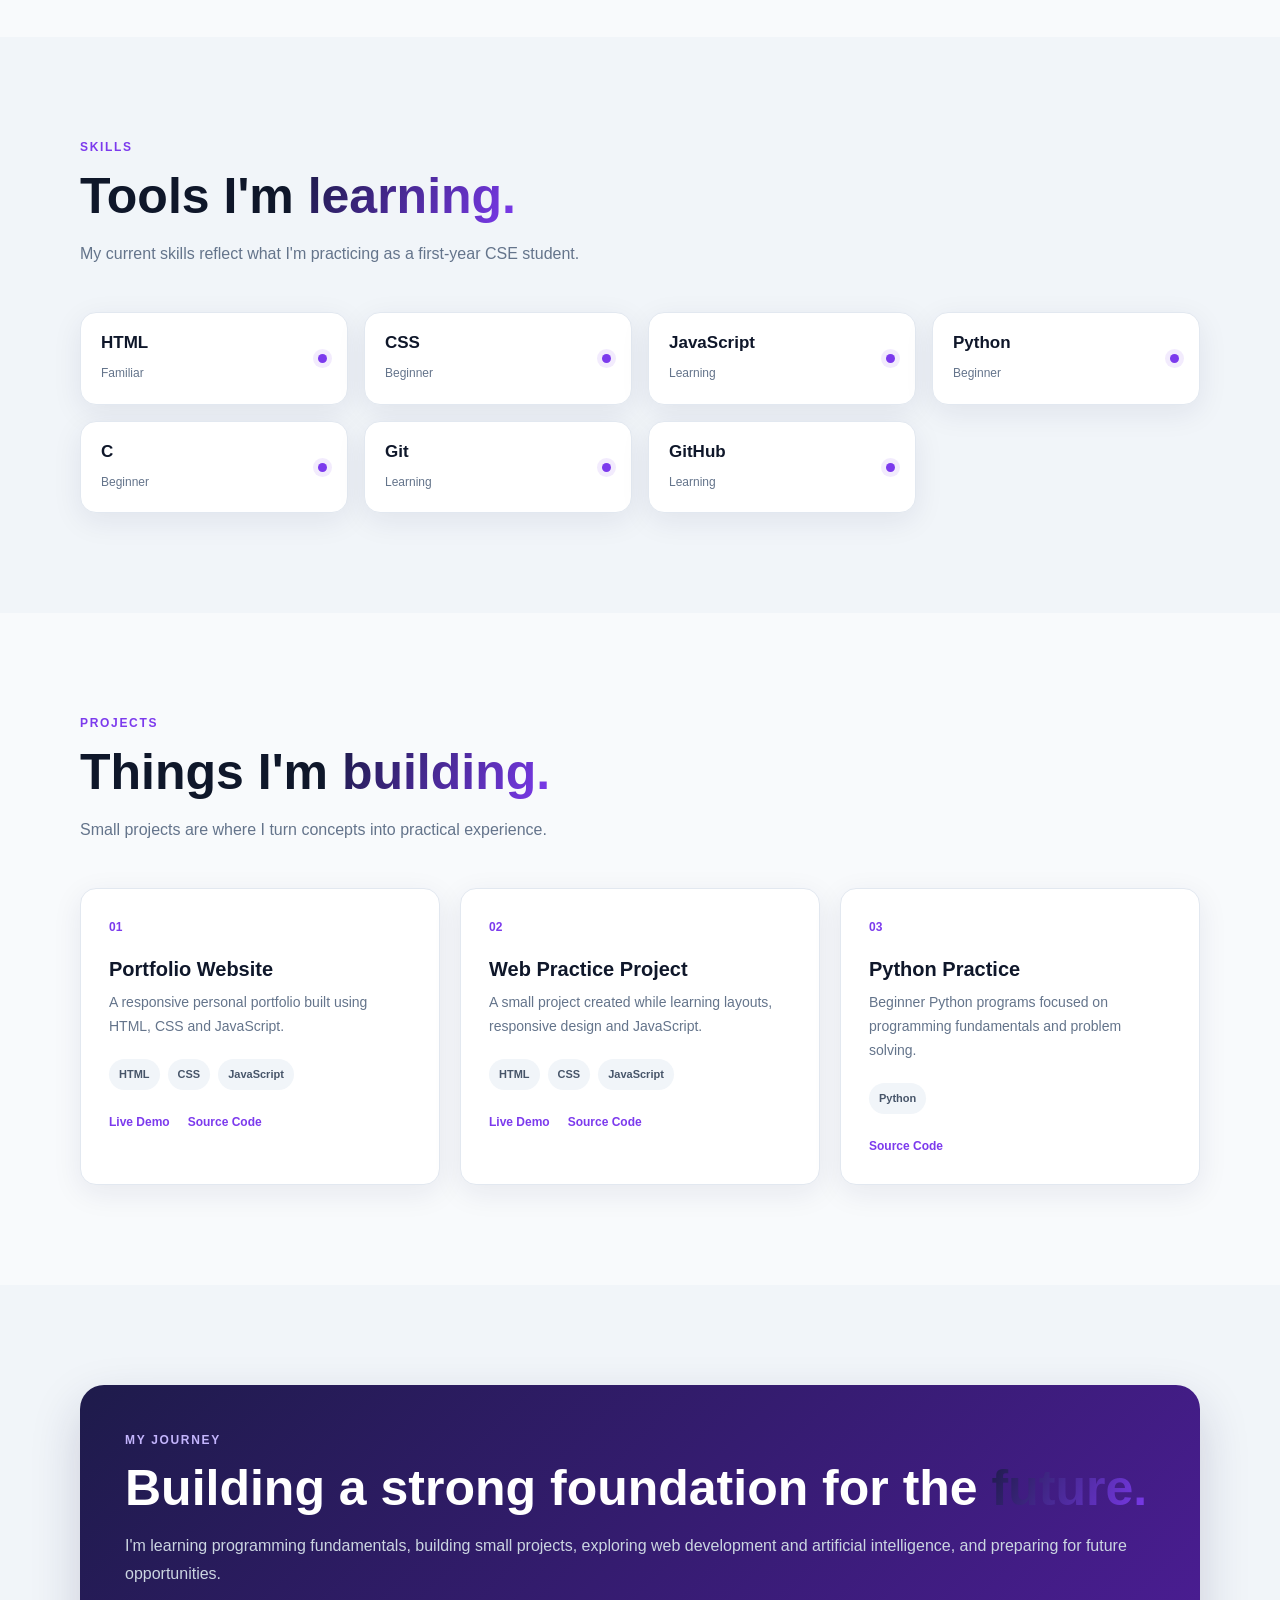
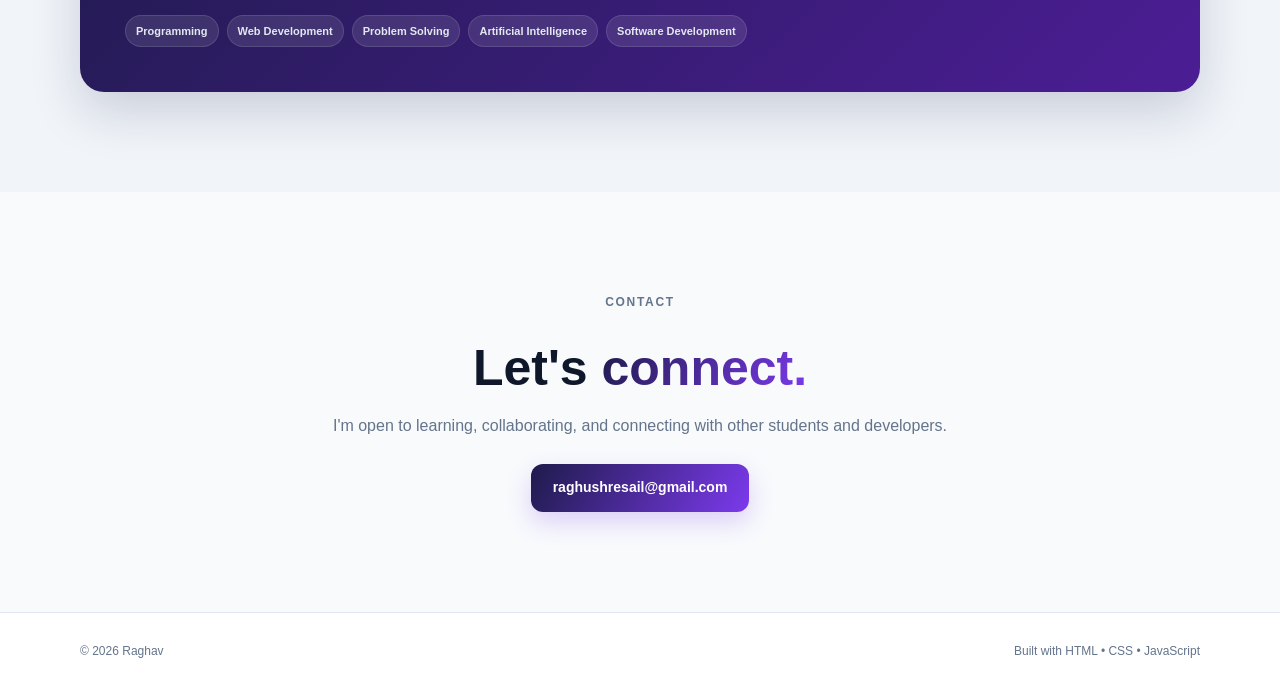
==== commit c1d773df: "Update index.html" ====
--- a/index.html
+++ b/index.html
@@ -86,7 +86,7 @@
       </div>
 
       <div class="social-links">
-        <a href="#">https://github.com/Raghavendrajivani</a>
+        <a href="https://github.com/Raghavendrajivani" "target="_blank"">GitHub</a>
         <a href="https://www.linkedin.com/authwall?trk=bf&trkInfo=AQGQO2xg2eq3ogAAAaDZ100o5S9zPjF23bTAy9vHwkFX7H4eDE7QI_kPTs26tPcHpKGXEWUHt_REmP-teiqjJE1jV-PCf-a5LHREA0McMd7KojZAn0gkU2VzjAamWdY7Ss4bixs=&original_referer=&sessionRedirect=https%3A%2F%2Fwww.linkedin.com%2Fin%2FRaghavjivani99" "target="_blank"">LinkedIn</a>
         <a href="#">Instagram</a>
       </div>
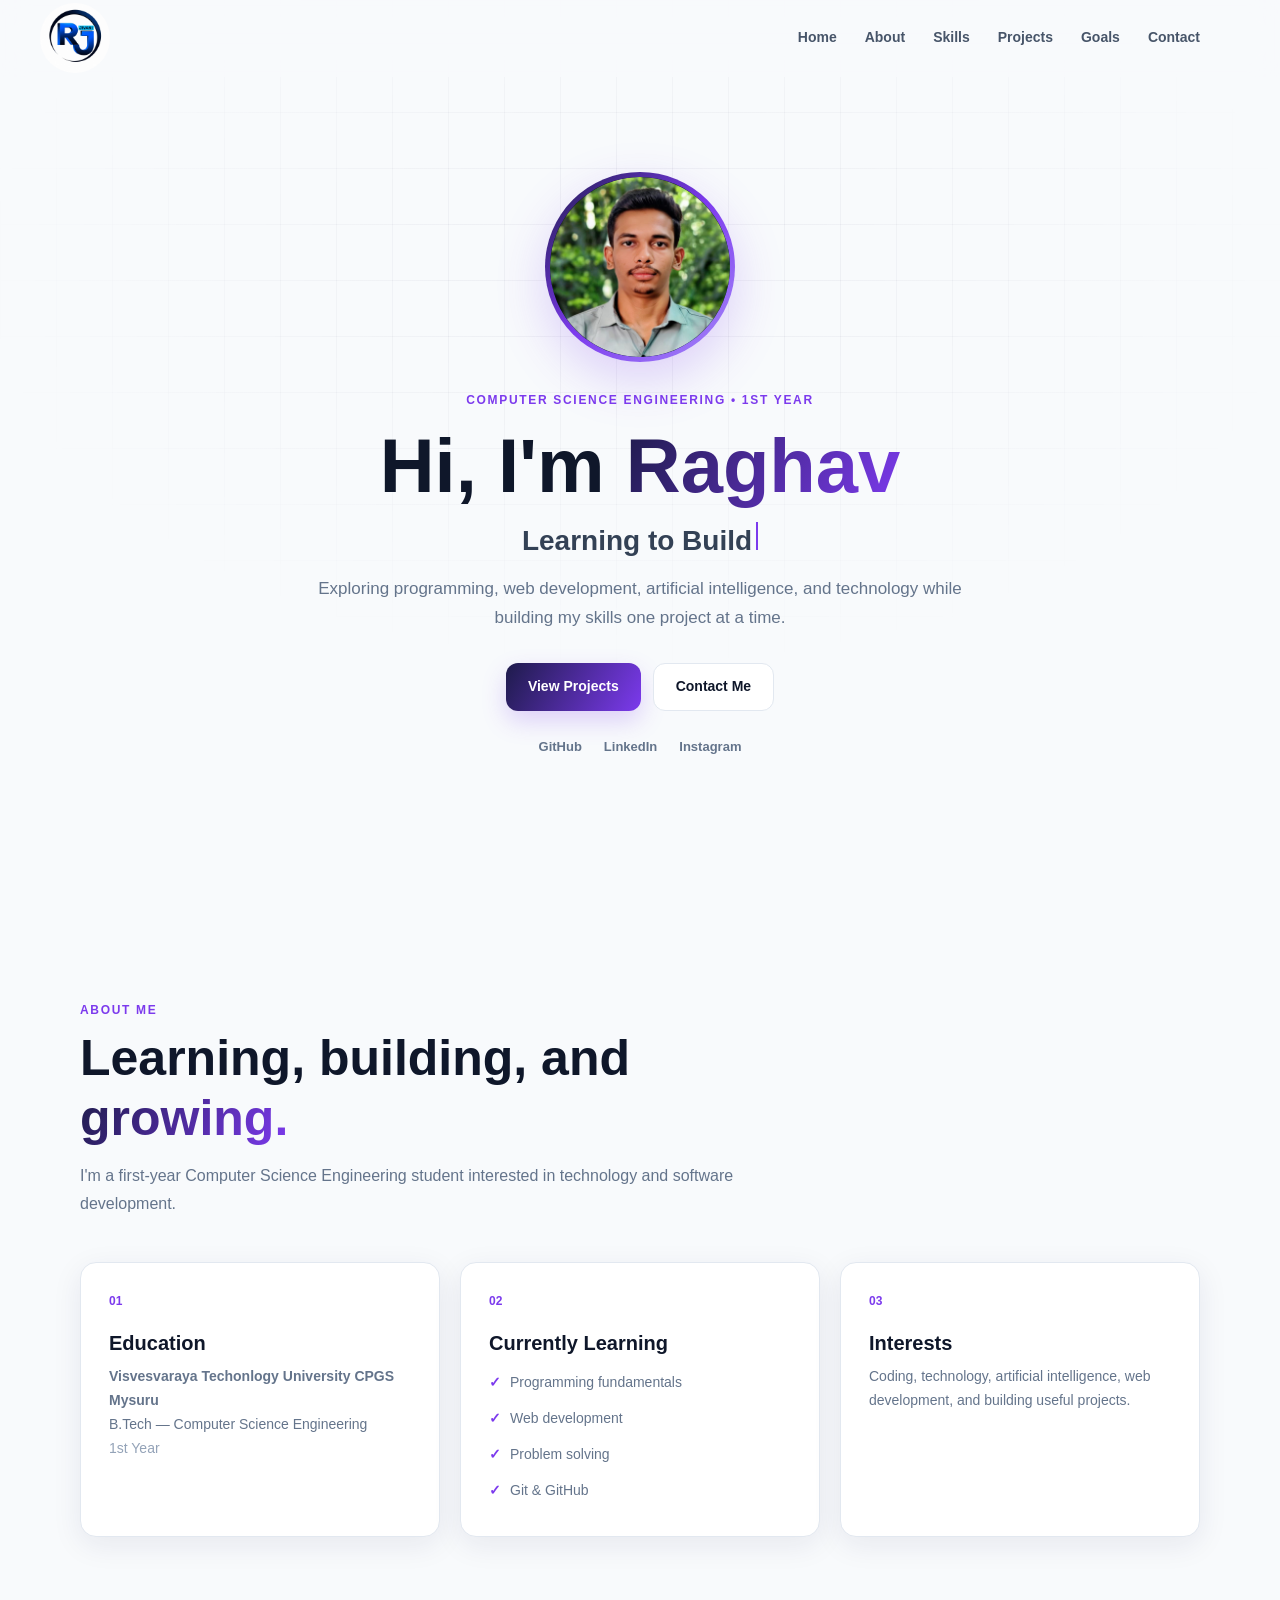
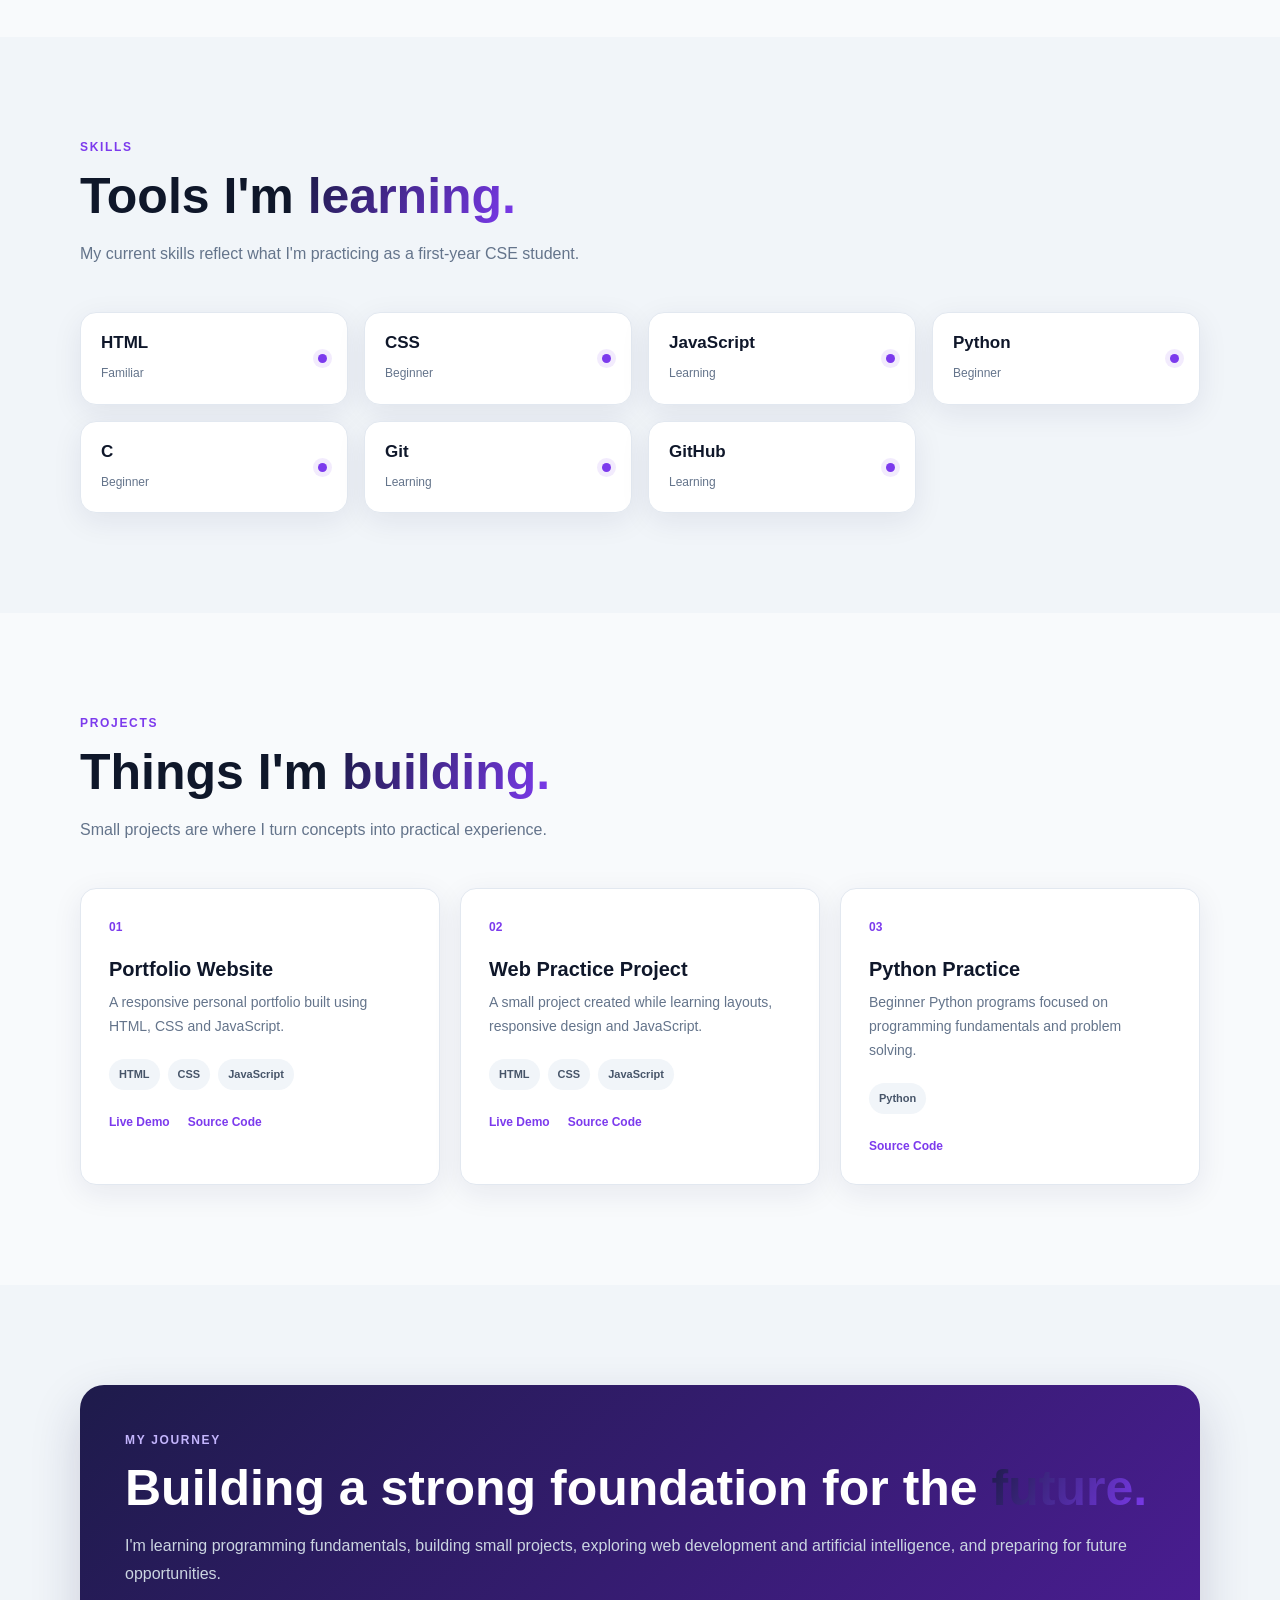
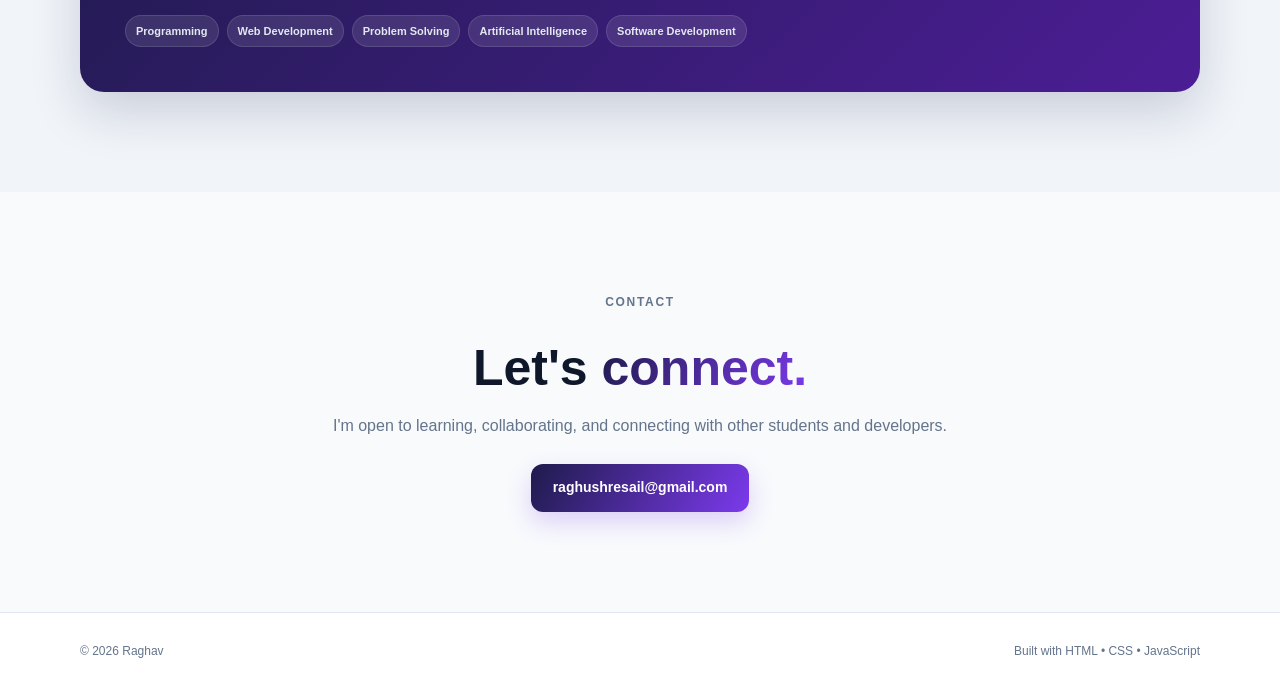
==== commit 454d07c5: "Update index.html" ====
--- a/index.html
+++ b/index.html
@@ -50,7 +50,7 @@
       <div class="avatar-wrapper">
         <div class="avatar-ring">
           <img
-            src="rj - profile.jpeg"
+            src="rj2 - profile.jpeg"
             alt="Profile picture"
             class="avatar"
           >
@@ -87,8 +87,8 @@
 
       <div class="social-links">
         <a href="https://github.com/Raghavendrajivani" "target="_blank"">GitHub</a>
-        <a href="https://www.linkedin.com/authwall?trk=bf&trkInfo=AQGQO2xg2eq3ogAAAaDZ100o5S9zPjF23bTAy9vHwkFX7H4eDE7QI_kPTs26tPcHpKGXEWUHt_REmP-teiqjJE1jV-PCf-a5LHREA0McMd7KojZAn0gkU2VzjAamWdY7Ss4bixs=&original_referer=&sessionRedirect=https%3A%2F%2Fwww.linkedin.com%2Fin%2FRaghavjivani99" "target="_blank"">LinkedIn</a>
-        <a href="#">Instagram</a>
+        <a href="https://www.linkedin.com/in/Raghavjivani99" "target="_blank"">LinkedIn</a>
+        <a href="https://www.instagram.com/er_raghav99/" "target="_blank"">Instagram</a>
       </div>
 
     </div>
